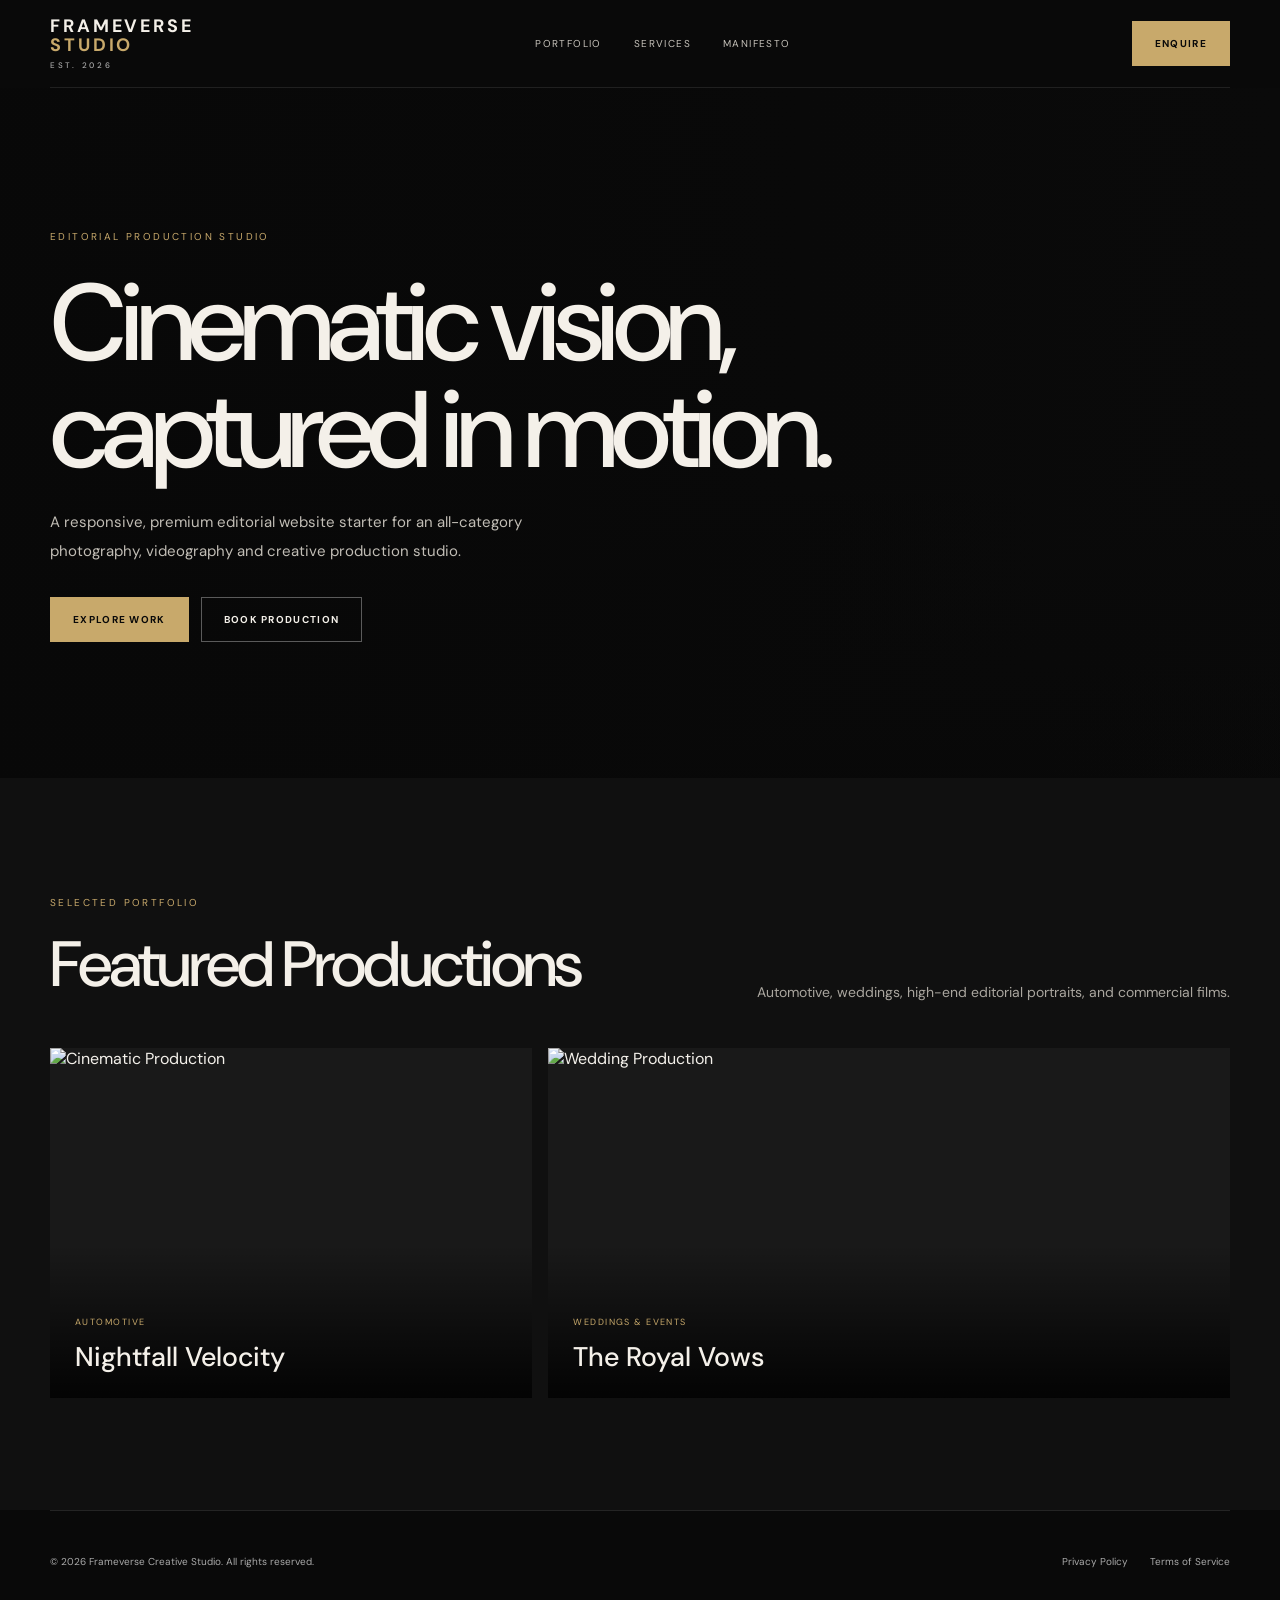
==== index.html @ cff7d84d "Add files via upload" ====
<!DOCTYPE html>
<html lang="en">
<head>
  <meta charset="UTF-8">
  <meta name="viewport" content="width=device-width, initial-scale=1.0">
  <title>FRAMEVERSE — Creative Photography & Film Studio</title>
  <link rel="stylesheet" href="globals.css">
</head>
<body>
  <header class="nav container">
    <div class="brand">
      FRAMEVERSE <span>STUDIO</span>
      <small>EST. 2026</small>
    </div>
    <nav class="navlinks">
      <a href="#work">PORTFOLIO</a>
      <a href="#services">SERVICES</a>
      <a href="#manifesto">MANIFESTO</a>
    </nav>
    <a href="#contact" class="btn nav-cta">ENQUIRE</a>
  </header>

  <section class="hero">
    <div class="hero-shade"></div>
    <div class="container hero-content">
      <span class="eyebrow">Editorial Production Studio</span>
      <h1>Cinematic vision, captured in motion.</h1>
      <p>A responsive, premium editorial website starter for an all-category photography, videography and creative production studio.</p>
      <div class="hero-actions">
        <a href="#work" class="btn">Explore Work</a>
        <a href="#contact" class="btn btn-outline">Book Production</a>
      </div>
    </div>
  </section>

  <section id="work" class="section work-section">
    <div class="container">
      <div class="section-head">
        <div>
          <span class="eyebrow">Selected Portfolio</span>
          <h2>Featured Productions</h2>
        </div>
        <p class="muted">Automotive, weddings, high-end editorial portraits, and commercial films.</p>
      </div>
      <div class="portfolio-grid">
        <div class="work-card work-1">
          <img src="https://images.unsplash.com/photo-1516035069371-29a1b244cc32?auto=format&fit=crop&w=1000&q=80" alt="Cinematic Production">
          <div class="work-overlay">
            <small>AUTOMOTIVE</small>
            <h3>Nightfall Velocity</h3>
          </div>
        </div>
        <div class="work-card work-2">
          <img src="https://images.unsplash.com/photo-1519741497674-611481863552?auto=format&fit=crop&w=1000&q=80" alt="Wedding Production">
          <div class="work-overlay">
            <small>WEDDINGS & EVENTS</small>
            <h3>The Royal Vows</h3>
          </div>
        </div>
      </div>
    </div>
  </section>

  <footer class="container">
    <div class="footer-inner">
      <p>© 2026 Frameverse Creative Studio. All rights reserved.</p>
      <div>
        <a href="#">Privacy Policy</a>
        <a href="#">Terms of Service</a>
      </div>
    </div>
  </footer>
</body>
</html>
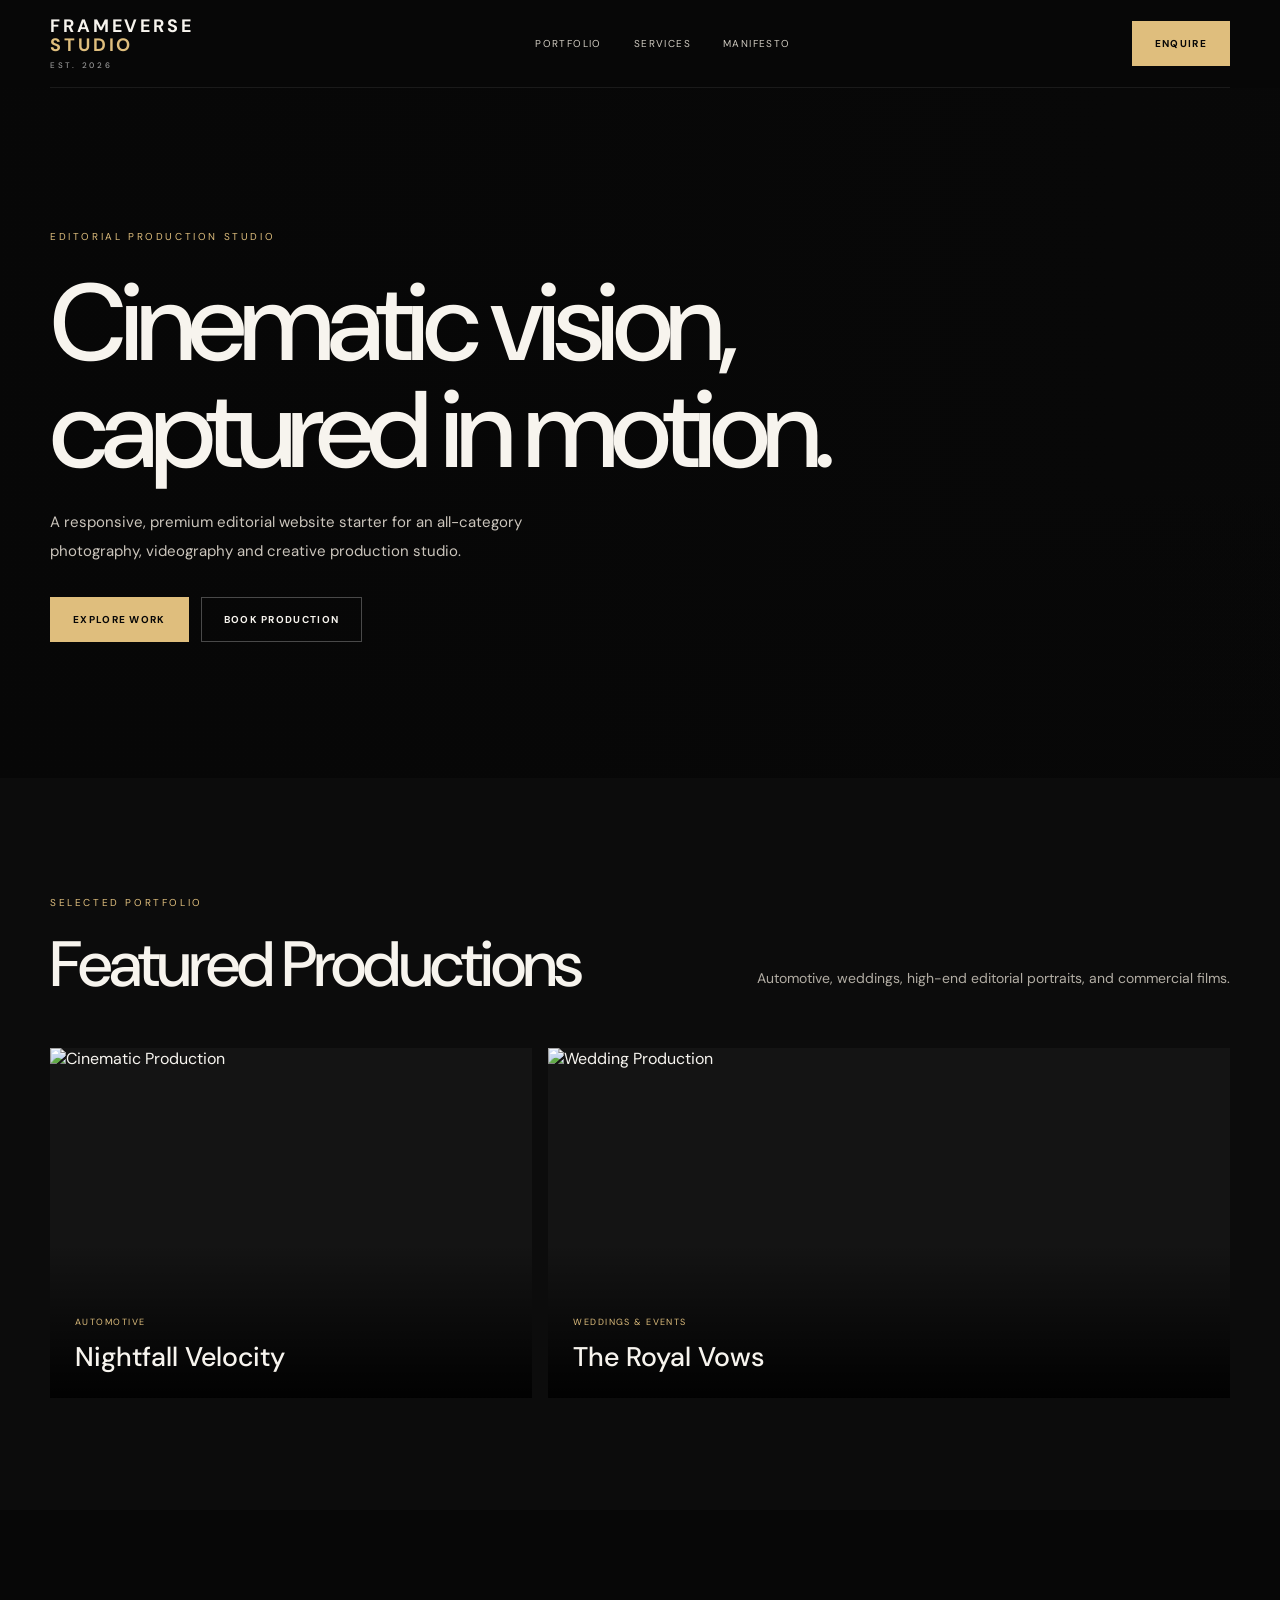
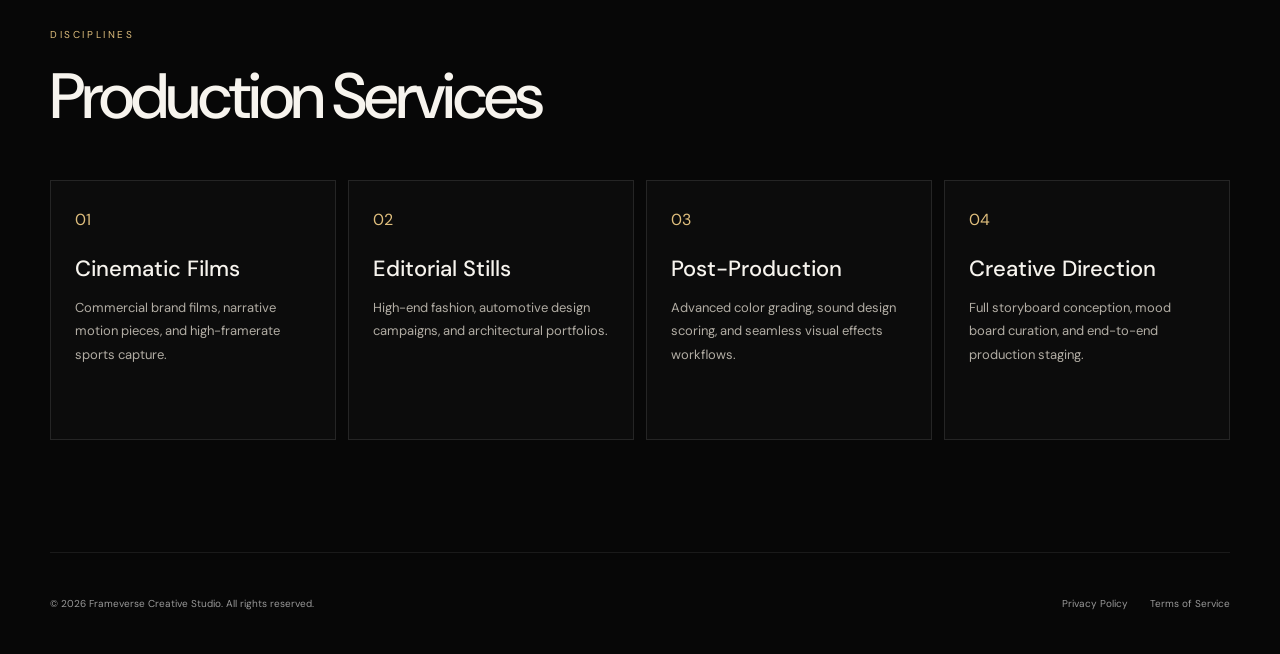
==== commit 8406ec6e: "Add files via upload" ====
--- a/index.html
+++ b/index.html
@@ -61,6 +61,39 @@
     </div>
   </section>
 
+  <section id="services" class="section">
+    <div class="container">
+      <div class="section-head">
+        <div>
+          <span class="eyebrow">Disciplines</span>
+          <h2>Production Services</h2>
+        </div>
+      </div>
+      <div class="service-grid">
+        <div class="service">
+          <span class="gold">01</span>
+          <h3>Cinematic Films</h3>
+          <p>Commercial brand films, narrative motion pieces, and high-framerate sports capture.</p>
+        </div>
+        <div class="service">
+          <span class="gold">02</span>
+          <h3>Editorial Stills</h3>
+          <p>High-end fashion, automotive design campaigns, and architectural portfolios.</p>
+        </div>
+        <div class="service">
+          <span class="gold">03</span>
+          <h3>Post-Production</h3>
+          <p>Advanced color grading, sound design scoring, and seamless visual effects workflows.</p>
+        </div>
+        <div class="service">
+          <span class="gold">04</span>
+          <h3>Creative Direction</h3>
+          <p>Full storyboard conception, mood board curation, and end-to-end production staging.</p>
+        </div>
+      </div>
+    </div>
+  </section>
+
   <footer class="container">
     <div class="footer-inner">
       <p>© 2026 Frameverse Creative Studio. All rights reserved.</p>
--- a/globals.css
+++ b/globals.css
@@ -0,0 +1,51 @@
+@import url('https://fonts.googleapis.com/css2?family=DM+Sans:wght@400;500;600;700&family=Playfair+Display:wght@500;600&display=swap');
+:root{color-scheme:dark;--bg:#070707;--panel:#0e0e0e;--gold:#dfbe7d;--cream:#f7f4ee;--muted:#b2ada4}
+*{box-sizing:border-box}
+html{scroll-behavior:smooth;scroll-padding-top:90px}
+body{margin:0;background:var(--bg);color:var(--cream);font-family:'DM Sans',sans-serif}
+a{color:inherit;text-decoration:none}
+button,input,select,textarea{font:inherit}
+.serif{font-family:'Playfair Display',serif}
+.container{width:min(1180px,calc(100% - 56px));margin:auto}
+.eyebrow{font-size:10px;letter-spacing:.26em;text-transform:uppercase;color:var(--gold)}
+.gold{color:var(--gold)}
+.brand{display:inline-flex;flex-direction:column;font-size:18px;font-weight:700;letter-spacing:.16em;line-height:1.05}
+.brand span{color:var(--gold)}
+.brand small{font-size:8px;letter-spacing:.34em;color:#999;margin-top:6px;font-weight:500}
+.nav{height:88px;display:flex;align-items:center;justify-content:space-between;border-bottom:1px solid #ffffff14;position:relative;z-index:5}
+.navlinks{display:flex;gap:32px;font-size:10px;letter-spacing:.14em;color:#d0cbc1}
+.navlinks a,.footer-inner a{transition:color .25s}
+.navlinks a:hover,.footer-inner a:hover{color:var(--gold)}
+.btn{display:inline-flex;align-items:center;justify-content:center;padding:15px 22px;background:var(--gold);color:#070707;font-size:10px;font-weight:700;letter-spacing:.13em;text-transform:uppercase;border:1px solid var(--gold);cursor:pointer;transition:background .25s,color .25s,transform .25s}
+.btn:hover{background:transparent;color:var(--gold);transform:translateY(-2px)}
+.btn-outline{background:transparent;color:var(--cream);border-color:#ffffff44}
+.hero{min-height:690px;position:relative;display:flex;align-items:center;overflow:hidden;background:#090909 url('https://images.unsplash.com/photo-1516035069371-29a1b244cc32?auto=format&fit=crop&w=2200&q=85') center 46%/cover}
+.hero-shade{position:absolute;inset:0;background:linear-gradient(90deg,#070707f6 0%,#070707e0 42%,#07070766 100%),linear-gradient(0deg,#07070799,transparent 45%)}
+.hero-content{position:relative;padding:90px 0}
+.hero h1{font-size:clamp(54px,8.5vw,112px);line-height:.98;letter-spacing:-.06em;font-weight:500;max-width:900px;margin:25px 0}
+.hero p{max-width:510px;color:#cbc5bc;line-height:1.9;font-size:15px}
+.hero-actions{display:flex;gap:12px;flex-wrap:wrap;margin-top:32px}
+.section{padding:112px 0}
+.muted{color:var(--muted);line-height:1.9;font-size:14px}
+.work-section{background:#0c0c0c}
+.section-head{display:flex;justify-content:space-between;align-items:end;gap:24px;margin-bottom:42px}
+.section-head h2{font-size:clamp(38px,5vw,64px);font-weight:500;letter-spacing:-.045em;margin:12px 0 0}
+.portfolio-grid{display:grid;grid-template-columns:repeat(12,1fr);gap:16px}
+.work-card{position:relative;grid-column:span 4;min-height:350px;overflow:hidden;background:#141414}
+.work-1{grid-column:span 5}
+.work-2{grid-column:span 7}
+.work-card img{width:100%;height:100%;min-height:350px;object-fit:cover;display:block;filter:saturate(.85);transition:transform .8s,filter .8s}
+.work-card:hover img{transform:scale(1.055);filter:saturate(1)}
+.work-overlay{position:absolute;inset:auto 0 0;padding:65px 25px 24px;background:linear-gradient(transparent,#000e)}
+.work-overlay small{color:var(--gold);letter-spacing:.16em;font-size:9px}
+.work-overlay h3{font-size:27px;font-weight:500;margin:9px 0 0}
+.service-grid{display:grid;grid-template-columns:repeat(4,1fr);gap:12px}
+.service{padding:28px 24px 30px;border:1px solid #ffffff1a;background:#0c0c0c;min-height:260px;transition:border-color .3s,transform .3s}
+.service:hover{border-color:#dfbe7d88;transform:translateY(-4px)}
+.service h3{font-size:22px;font-weight:500;margin:24px 0 12px}
+.service p{color:var(--muted);line-height:1.8;font-size:13px}
+footer{padding:34px 0;border-top:1px solid #ffffff14;color:#999;font-size:10px}
+.footer-inner{display:flex;justify-content:space-between;align-items:center;gap:24px;flex-wrap:wrap}
+.footer-inner>div{display:flex;gap:22px}
+@media(max-width:900px){.service-grid{grid-template-columns:repeat(2,1fr)}.work-card,.work-1,.work-2{grid-column:span 6}}
+@media(max-width:700px){.container{width:min(100% - 34px,600px)}.nav{height:76px}.navlinks{display:none}.hero h1{font-size:clamp(52px,13vw,78px)}.portfolio-grid{grid-template-columns:1fr;gap:13px}.work-card,.work-1,.work-2{grid-column:auto}.service-grid{grid-template-columns:1fr}}
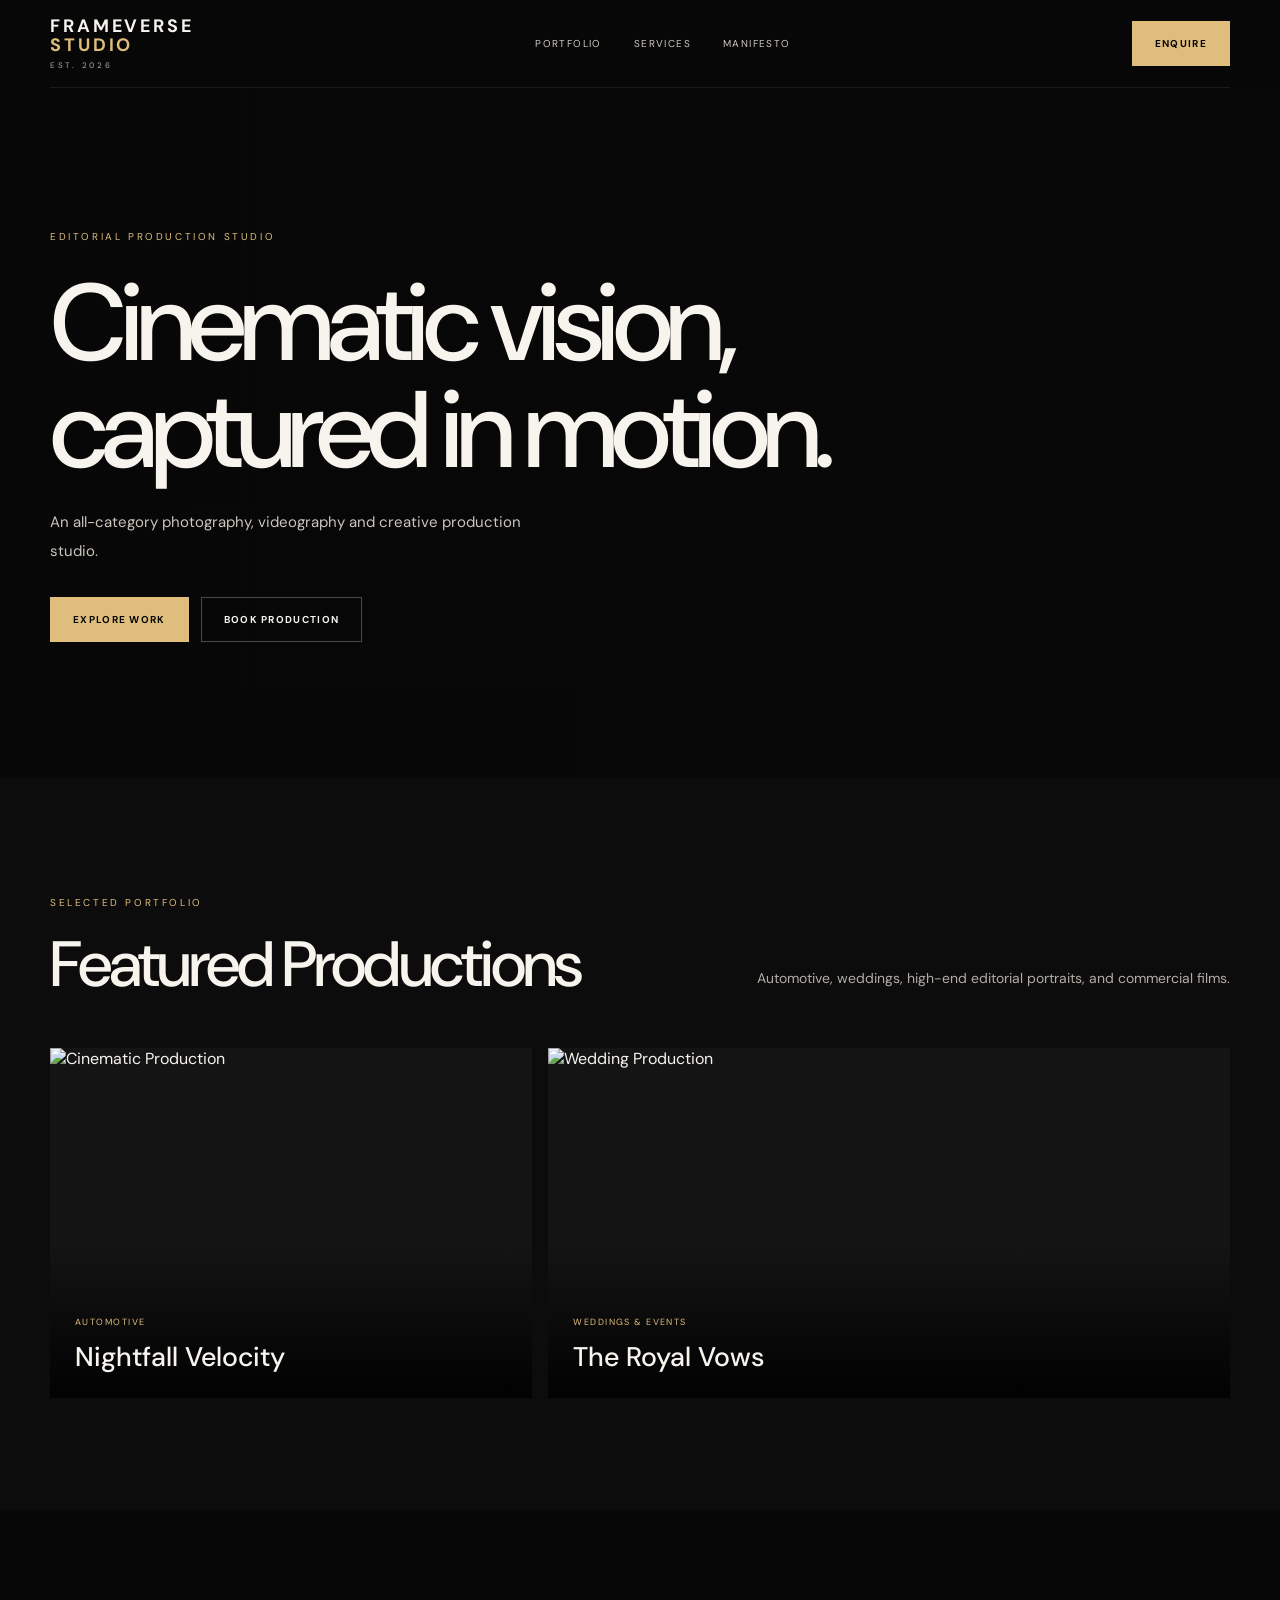
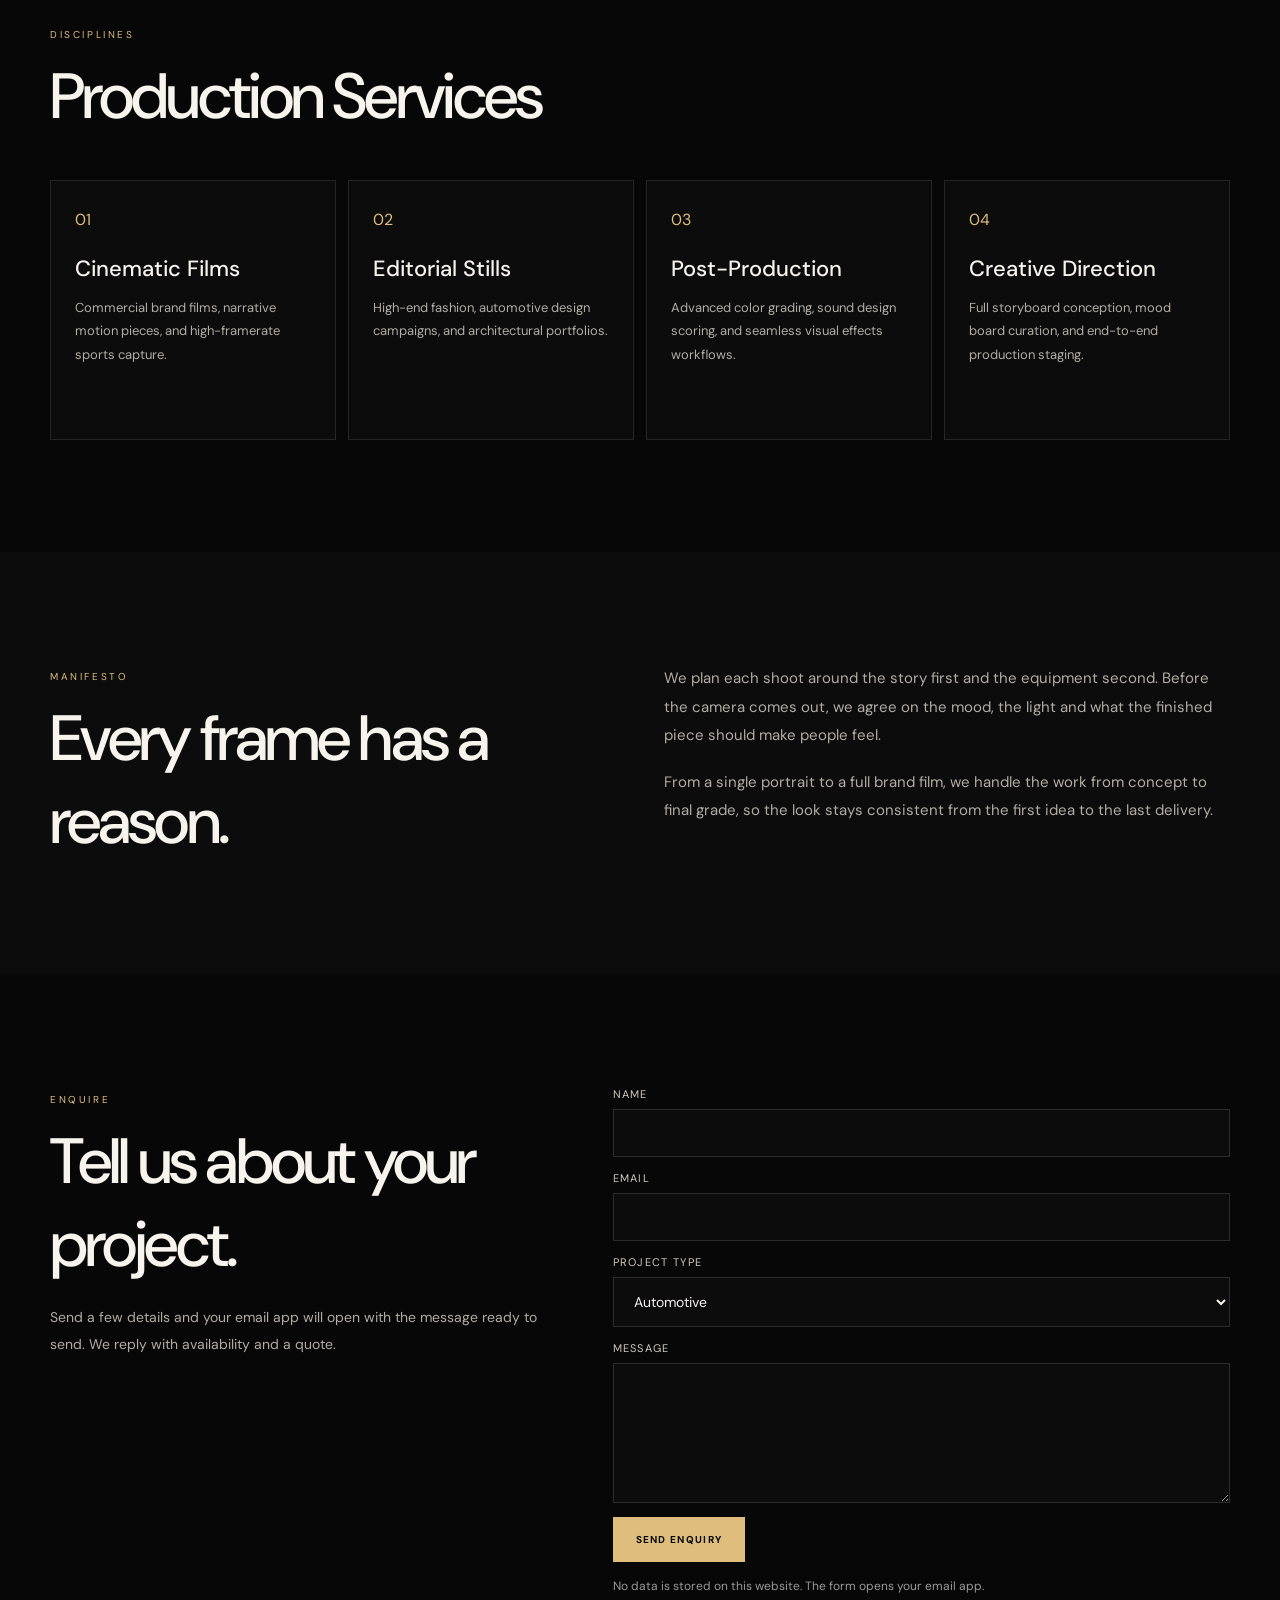
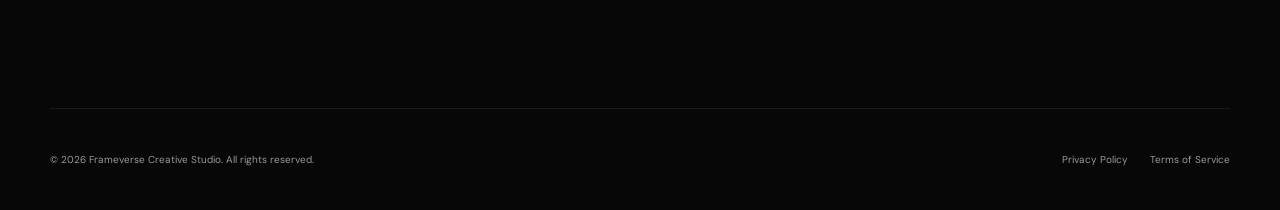
==== commit 309f3bad: "Add files via upload" ====
--- a/index.html
+++ b/index.html
@@ -4,6 +4,7 @@
   <meta charset="UTF-8">
   <meta name="viewport" content="width=device-width, initial-scale=1.0">
   <title>FRAMEVERSE — Creative Photography & Film Studio</title>
+  <meta name="description" content="Frameverse is a creative photography and film studio for automotive, wedding, editorial and commercial productions.">
   <link rel="stylesheet" href="globals.css">
 </head>
 <body>
@@ -25,7 +26,7 @@
     <div class="container hero-content">
       <span class="eyebrow">Editorial Production Studio</span>
       <h1>Cinematic vision, captured in motion.</h1>
-      <p>A responsive, premium editorial website starter for an all-category photography, videography and creative production studio.</p>
+      <p>An all-category photography, videography and creative production studio.</p>
       <div class="hero-actions">
         <a href="#work" class="btn">Explore Work</a>
         <a href="#contact" class="btn btn-outline">Book Production</a>
@@ -44,14 +45,14 @@
       </div>
       <div class="portfolio-grid">
         <div class="work-card work-1">
-          <img src="https://images.unsplash.com/photo-1516035069371-29a1b244cc32?auto=format&fit=crop&w=1000&q=80" alt="Cinematic Production">
+          <img src="https://images.unsplash.com/photo-1516035069371-29a1b244cc32?auto=format&fit=crop&w=1000&q=80" alt="Cinematic Production" loading="lazy">
           <div class="work-overlay">
             <small>AUTOMOTIVE</small>
             <h3>Nightfall Velocity</h3>
           </div>
         </div>
         <div class="work-card work-2">
-          <img src="https://images.unsplash.com/photo-1519741497674-611481863552?auto=format&fit=crop&w=1000&q=80" alt="Wedding Production">
+          <img src="https://images.unsplash.com/photo-1519741497674-611481863552?auto=format&fit=crop&w=1000&q=80" alt="Wedding Production" loading="lazy">
           <div class="work-overlay">
             <small>WEDDINGS & EVENTS</small>
             <h3>The Royal Vows</h3>
@@ -94,6 +95,51 @@
     </div>
   </section>
 
+  <section id="manifesto" class="section manifesto-section">
+    <div class="container manifesto-grid">
+      <div>
+        <span class="eyebrow">Manifesto</span>
+        <h2>Every frame has a reason.</h2>
+      </div>
+      <div>
+        <p>We plan each shoot around the story first and the equipment second. Before the camera comes out, we agree on the mood, the light and what the finished piece should make people feel.</p>
+        <p>From a single portrait to a full brand film, we handle the work from concept to final grade, so the look stays consistent from the first idea to the last delivery.</p>
+      </div>
+    </div>
+  </section>
+
+  <section id="contact" class="section">
+    <div class="container contact-grid">
+      <div>
+        <span class="eyebrow">Enquire</span>
+        <h2>Tell us about your project.</h2>
+        <p class="muted">Send a few details and your email app will open with the message ready to send. We reply with availability and a quote.</p>
+      </div>
+      <form class="contact-form" id="enquiry-form">
+        <label>Name
+          <input type="text" name="name" required autocomplete="name">
+        </label>
+        <label>Email
+          <input type="email" name="email" required autocomplete="email">
+        </label>
+        <label>Project type
+          <select name="type">
+            <option>Automotive</option>
+            <option>Wedding / Event</option>
+            <option>Portrait / Fashion</option>
+            <option>Commercial / Product</option>
+            <option>Other</option>
+          </select>
+        </label>
+        <label>Message
+          <textarea name="message" required></textarea>
+        </label>
+        <button type="submit" class="btn">Send enquiry</button>
+        <p class="form-note">No data is stored on this website. The form opens your email app.</p>
+      </form>
+    </div>
+  </section>
+
   <footer class="container">
     <div class="footer-inner">
       <p>© 2026 Frameverse Creative Studio. All rights reserved.</p>
@@ -103,5 +149,23 @@
       </div>
     </div>
   </footer>
+
+  <script>
+    // Replace with your real email address
+    var STUDIO_EMAIL = "hello@example.com";
+
+    document.getElementById("enquiry-form").addEventListener("submit", function (e) {
+      e.preventDefault();
+      var f = e.target;
+      var subject = "Enquiry: " + f.type.value + " - " + f.name.value;
+      var body = "Name: " + f.name.value +
+                 "\nEmail: " + f.email.value +
+                 "\nProject type: " + f.type.value +
+                 "\n\n" + f.message.value;
+      window.location.href = "mailto:" + STUDIO_EMAIL +
+        "?subject=" + encodeURIComponent(subject) +
+        "&body=" + encodeURIComponent(body);
+    });
+  </script>
 </body>
-</html>+</html>
--- a/globals.css
+++ b/globals.css
@@ -48,4 +48,21 @@
 .footer-inner{display:flex;justify-content:space-between;align-items:center;gap:24px;flex-wrap:wrap}
 .footer-inner>div{display:flex;gap:22px}
 @media(max-width:900px){.service-grid{grid-template-columns:repeat(2,1fr)}.work-card,.work-1,.work-2{grid-column:span 6}}
-@media(max-width:700px){.container{width:min(100% - 34px,600px)}.nav{height:76px}.navlinks{display:none}.hero h1{font-size:clamp(52px,13vw,78px)}.portfolio-grid{grid-template-columns:1fr;gap:13px}.work-card,.work-1,.work-2{grid-column:auto}.service-grid{grid-template-columns:1fr}}+@media(max-width:700px){.container{width:min(100% - 34px,600px)}.nav{height:76px}.navlinks{display:none}.hero h1{font-size:clamp(52px,13vw,78px)}.portfolio-grid{grid-template-columns:1fr;gap:13px}.work-card,.work-1,.work-2{grid-column:auto}.service-grid{grid-template-columns:1fr}}
+/* ---- Added: manifesto, contact form, mobile nav button ---- */
+.manifesto-section{background:#0c0c0c}
+.manifesto-grid{display:grid;grid-template-columns:1fr 1fr;gap:48px;align-items:start}
+.manifesto-grid h2{font-size:clamp(38px,5vw,64px);font-weight:500;letter-spacing:-.045em;margin:12px 0 0}
+.manifesto-grid p{color:var(--muted);line-height:1.9;font-size:15px;margin:0 0 18px}
+.contact-grid{display:grid;grid-template-columns:1fr 1.2fr;gap:48px;align-items:start}
+.contact-grid h2{font-size:clamp(38px,5vw,64px);font-weight:500;letter-spacing:-.045em;margin:12px 0 18px}
+.contact-form{display:grid;gap:14px}
+.contact-form label{display:grid;gap:8px;font-size:11px;letter-spacing:.12em;text-transform:uppercase;color:#d0cbc1}
+.contact-form input,.contact-form select,.contact-form textarea{width:100%;padding:14px 16px;background:#0c0c0c;color:var(--cream);border:1px solid #ffffff22;border-radius:0;font-size:14px;letter-spacing:normal;text-transform:none}
+.contact-form input:focus,.contact-form select:focus,.contact-form textarea:focus{outline:2px solid var(--gold);outline-offset:1px}
+.contact-form textarea{min-height:140px;resize:vertical}
+.contact-form .btn{justify-self:start}
+.form-note{font-size:12px;color:#999;line-height:1.7;margin:0}
+.hp{position:absolute;left:-9999px}
+@media(max-width:900px){.manifesto-grid,.contact-grid{grid-template-columns:1fr;gap:28px}}
+@media(max-width:700px){.nav-cta{padding:12px 16px}.section{padding:80px 0}}
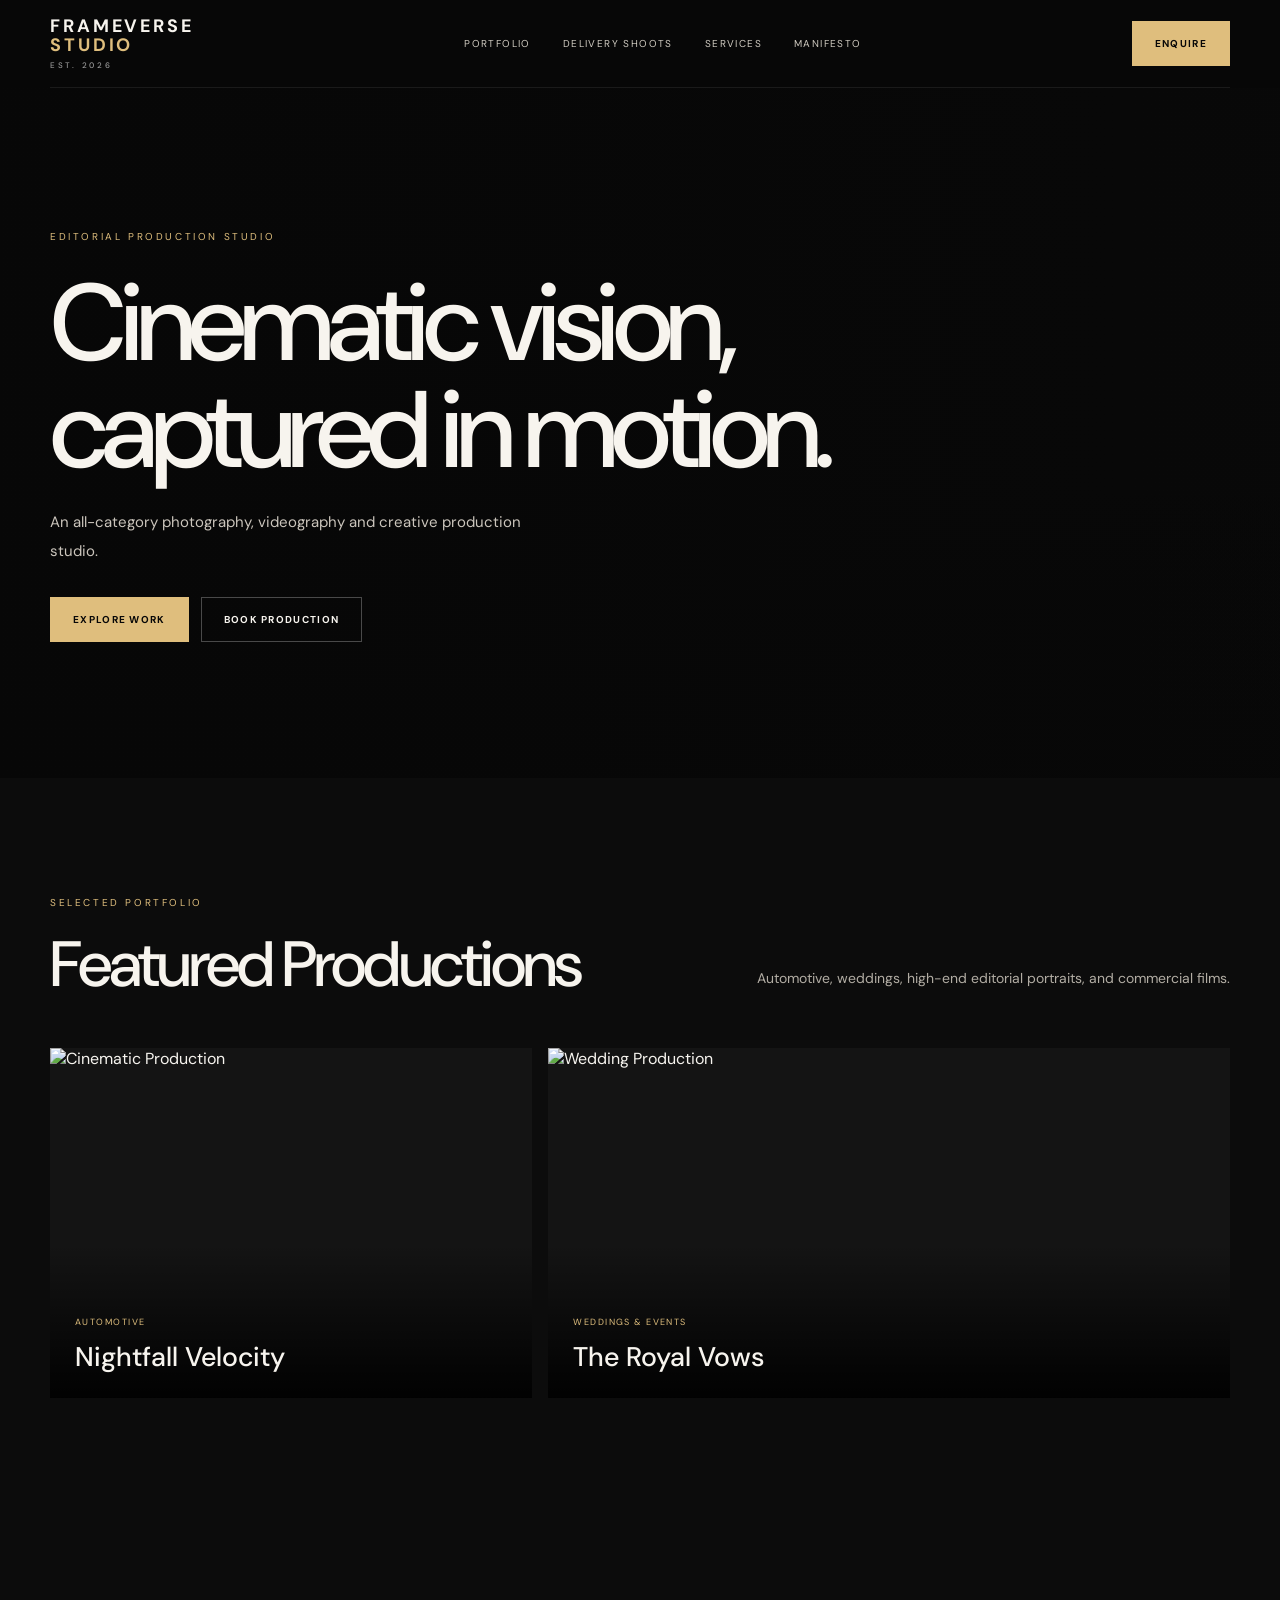
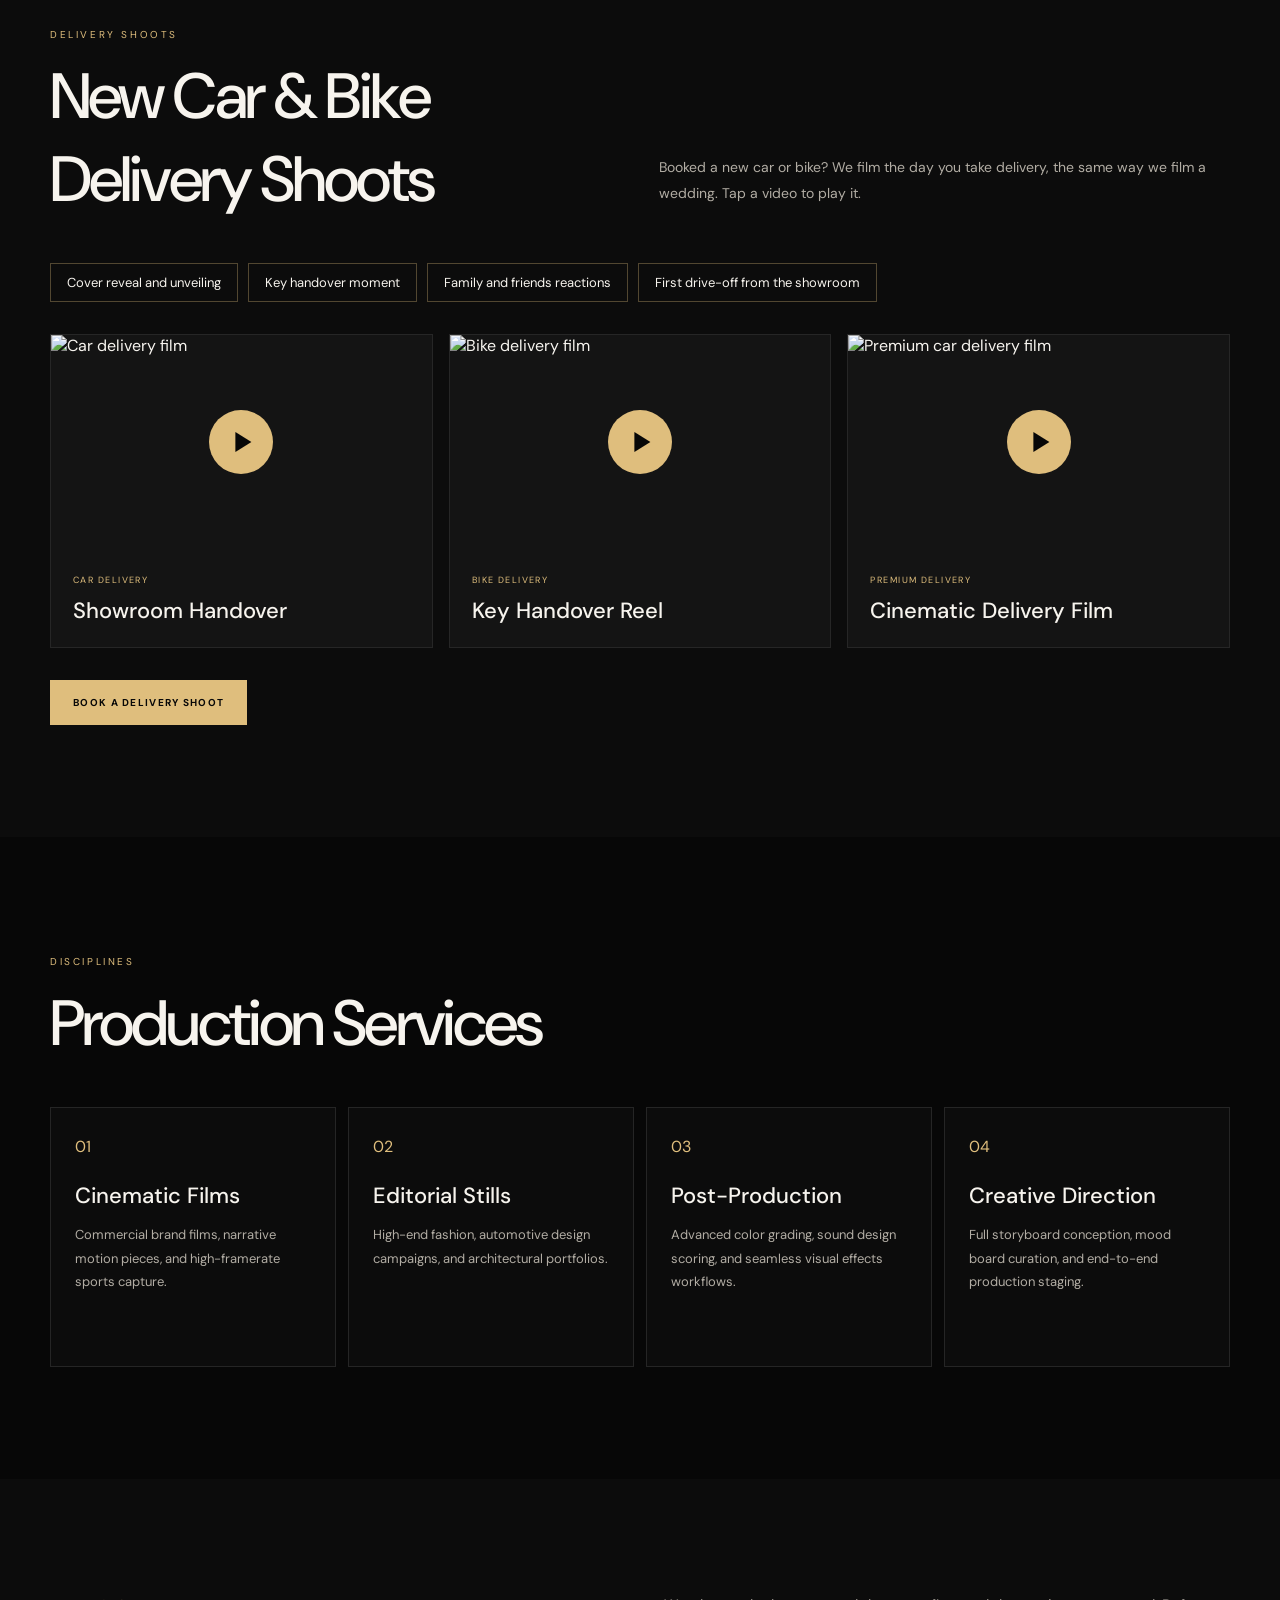
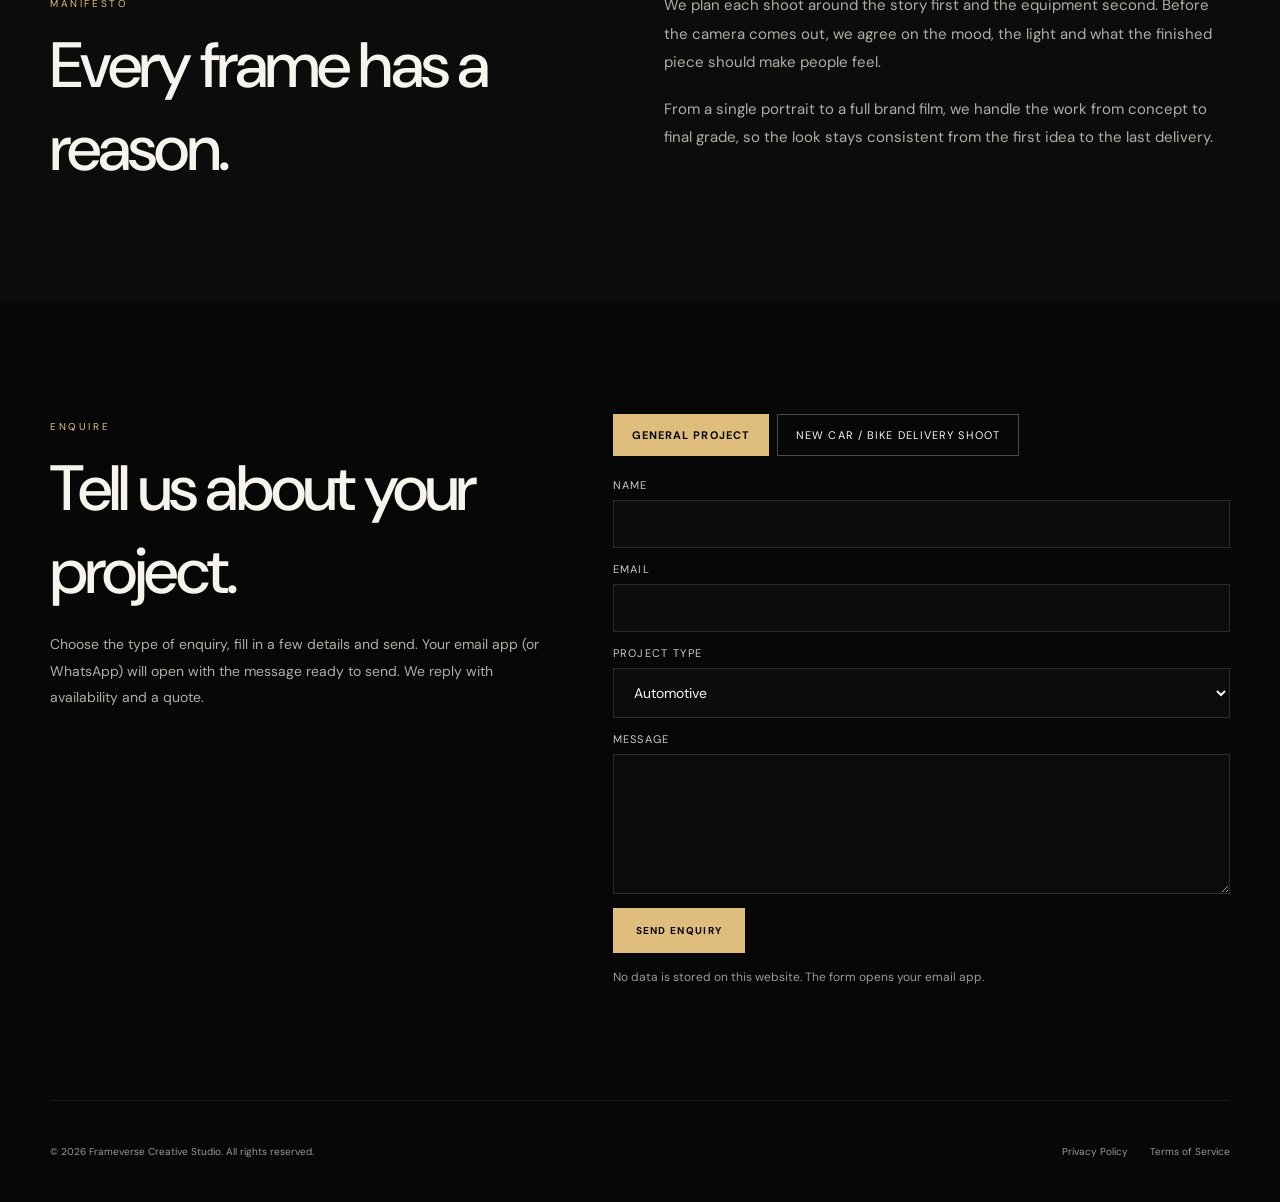
==== commit cbdd04df: "Add files via upload" ====
--- a/index.html
+++ b/index.html
@@ -15,6 +15,7 @@
     </div>
     <nav class="navlinks">
       <a href="#work">PORTFOLIO</a>
+      <a href="#delivery">DELIVERY SHOOTS</a>
       <a href="#services">SERVICES</a>
       <a href="#manifesto">MANIFESTO</a>
     </nav>
@@ -62,6 +63,63 @@
     </div>
   </section>
 
+  <section id="delivery" class="section delivery-section">
+    <div class="container">
+      <div class="section-head">
+        <div>
+          <span class="eyebrow">Delivery Shoots</span>
+          <h2>New Car &amp; Bike Delivery Shoots</h2>
+        </div>
+        <p class="muted">Booked a new car or bike? We film the day you take delivery, the same way we film a wedding. Tap a video to play it.</p>
+      </div>
+      <ul class="shoot-list">
+        <li>Cover reveal and unveiling</li>
+        <li>Key handover moment</li>
+        <li>Family and friends reactions</li>
+        <li>First drive-off from the showroom</li>
+      </ul>
+      <div class="video-grid">
+        <!-- To add your video: put a YouTube video ID in data-youtube, OR a file path like videos/car-delivery.mp4 in data-file -->
+        <article class="video-card" data-youtube="" data-file="">
+          <div class="video-frame">
+            <img src="https://images.unsplash.com/photo-1503376780353-7e6692767b70?auto=format&fit=crop&w=1000&q=80" alt="Car delivery film" loading="lazy">
+            <button type="button" class="play-btn" aria-label="Play car delivery film"></button>
+            <span class="video-soon" hidden>Video coming soon</span>
+          </div>
+          <div class="video-meta">
+            <small>CAR DELIVERY</small>
+            <h3>Showroom Handover</h3>
+          </div>
+        </article>
+        <article class="video-card" data-youtube="" data-file="">
+          <div class="video-frame">
+            <img src="https://images.unsplash.com/photo-1558981806-ec527fa84c39?auto=format&fit=crop&w=1000&q=80" alt="Bike delivery film" loading="lazy">
+            <button type="button" class="play-btn" aria-label="Play bike delivery film"></button>
+            <span class="video-soon" hidden>Video coming soon</span>
+          </div>
+          <div class="video-meta">
+            <small>BIKE DELIVERY</small>
+            <h3>Key Handover Reel</h3>
+          </div>
+        </article>
+        <article class="video-card" data-youtube="" data-file="">
+          <div class="video-frame">
+            <img src="https://images.unsplash.com/photo-1494976388531-d1058494cdd8?auto=format&fit=crop&w=1000&q=80" alt="Premium car delivery film" loading="lazy">
+            <button type="button" class="play-btn" aria-label="Play premium delivery film"></button>
+            <span class="video-soon" hidden>Video coming soon</span>
+          </div>
+          <div class="video-meta">
+            <small>PREMIUM DELIVERY</small>
+            <h3>Cinematic Delivery Film</h3>
+          </div>
+        </article>
+      </div>
+      <div class="delivery-cta">
+        <a href="#contact" class="btn" data-tab="delivery">Book a Delivery Shoot</a>
+      </div>
+    </div>
+  </section>
+
   <section id="services" class="section">
     <div class="container">
       <div class="section-head">
@@ -113,30 +171,87 @@
       <div>
         <span class="eyebrow">Enquire</span>
         <h2>Tell us about your project.</h2>
-        <p class="muted">Send a few details and your email app will open with the message ready to send. We reply with availability and a quote.</p>
-      </div>
-      <form class="contact-form" id="enquiry-form">
-        <label>Name
-          <input type="text" name="name" required autocomplete="name">
-        </label>
-        <label>Email
-          <input type="email" name="email" required autocomplete="email">
-        </label>
-        <label>Project type
-          <select name="type">
-            <option>Automotive</option>
-            <option>Wedding / Event</option>
-            <option>Portrait / Fashion</option>
-            <option>Commercial / Product</option>
-            <option>Other</option>
-          </select>
-        </label>
-        <label>Message
-          <textarea name="message" required></textarea>
-        </label>
-        <button type="submit" class="btn">Send enquiry</button>
-        <p class="form-note">No data is stored on this website. The form opens your email app.</p>
-      </form>
+        <p class="muted">Choose the type of enquiry, fill in a few details and send. Your email app (or WhatsApp) will open with the message ready to send. We reply with availability and a quote.</p>
+      </div>
+      <div>
+        <div class="tabs" role="tablist" aria-label="Enquiry type">
+          <button type="button" class="tab-btn" role="tab" id="tab-general" aria-controls="enquiry-form" aria-selected="true" data-tab="general">General project</button>
+          <button type="button" class="tab-btn" role="tab" id="tab-delivery" aria-controls="delivery-form" aria-selected="false" data-tab="delivery">New car / bike delivery shoot</button>
+        </div>
+
+        <form class="contact-form" id="enquiry-form" role="tabpanel" aria-labelledby="tab-general">
+          <label>Name
+            <input type="text" name="name" required autocomplete="name">
+          </label>
+          <label>Email
+            <input type="email" name="email" required autocomplete="email">
+          </label>
+          <label>Project type
+            <select name="type">
+              <option>Automotive</option>
+              <option>Wedding / Event</option>
+              <option>Portrait / Fashion</option>
+              <option>Commercial / Product</option>
+              <option>Other</option>
+            </select>
+          </label>
+          <label>Message
+            <textarea name="message" required></textarea>
+          </label>
+          <button type="submit" class="btn">Send enquiry</button>
+          <p class="form-note">No data is stored on this website. The form opens your email app.</p>
+        </form>
+
+        <form class="contact-form" id="delivery-form" role="tabpanel" aria-labelledby="tab-delivery" hidden>
+          <label>Name
+            <input type="text" name="name" required autocomplete="name">
+          </label>
+          <label>Phone / WhatsApp number
+            <input type="tel" name="phone" required autocomplete="tel">
+          </label>
+          <label>Email (optional)
+            <input type="email" name="email" autocomplete="email">
+          </label>
+          <label>Vehicle
+            <select name="vehicle">
+              <option>Car</option>
+              <option>Bike</option>
+            </select>
+          </label>
+          <label>Brand and model
+            <input type="text" name="model" required placeholder="e.g. Hyundai Creta, Royal Enfield Classic 350">
+          </label>
+          <label>Delivery date (the day you take the vehicle)
+            <input type="date" name="date">
+          </label>
+          <label>Showroom name and city
+            <input type="text" name="place" required placeholder="e.g. Hyundai showroom, Mangaluru">
+          </label>
+          <label>Who will be there?
+            <select name="people">
+              <option>Just the owner</option>
+              <option>Family</option>
+              <option>Family and friends</option>
+            </select>
+          </label>
+          <label>Package
+            <select name="package">
+              <option>Short reel (30-60 sec)</option>
+              <option>Cinematic delivery film</option>
+              <option>Film + photos</option>
+              <option>Not sure yet</option>
+            </select>
+          </label>
+          <label>Anything else? (optional)
+            <textarea name="message"></textarea>
+          </label>
+          <div class="form-actions">
+            <button type="submit" class="btn">Send by email</button>
+            <button type="button" class="btn btn-outline wa-btn" hidden>Send on WhatsApp</button>
+          </div>
+          <p class="form-note">No data is stored on this website. The form opens your email app or WhatsApp.</p>
+        </form>
+      </div>
     </div>
   </section>
 
@@ -151,21 +266,93 @@
   </footer>
 
   <script>
-    // Replace with your real email address
+    // ---- Settings: replace these with your real details ----
     var STUDIO_EMAIL = "hello@example.com";
-
-    document.getElementById("enquiry-form").addEventListener("submit", function (e) {
+    var WHATSAPP_NUMBER = ""; // digits only with country code, e.g. "919876543210". Leave empty to hide the WhatsApp button.
+
+    // ---- Delivery videos: tap to play (YouTube or a video file in the repository) ----
+    document.querySelectorAll(".video-card").forEach(function (card) {
+      var btn = card.querySelector(".play-btn");
+      btn.addEventListener("click", function () {
+        var frame = card.querySelector(".video-frame");
+        var yt = (card.dataset.youtube || "").trim();
+        var file = (card.dataset.file || "").trim();
+        var title = card.querySelector("h3").textContent;
+        var el;
+        if (yt) {
+          el = document.createElement("iframe");
+          el.src = "https://www.youtube-nocookie.com/embed/" + encodeURIComponent(yt) + "?autoplay=1&rel=0";
+          el.title = title;
+          el.allow = "autoplay; encrypted-media; picture-in-picture; fullscreen";
+          el.allowFullscreen = true;
+        } else if (file) {
+          el = document.createElement("video");
+          el.src = file;
+          el.controls = true;
+          el.autoplay = true;
+          el.playsInline = true;
+        } else {
+          card.querySelector(".video-soon").hidden = false;
+          return;
+        }
+        frame.innerHTML = "";
+        frame.appendChild(el);
+      });
+    });
+
+    // ---- Enquiry tabs ----
+    var tabs = document.querySelectorAll(".tab-btn");
+    var forms = { general: document.getElementById("enquiry-form"), delivery: document.getElementById("delivery-form") };
+    function showTab(name) {
+      tabs.forEach(function (t) { t.setAttribute("aria-selected", t.dataset.tab === name ? "true" : "false"); });
+      forms.general.hidden = name !== "general";
+      forms.delivery.hidden = name !== "delivery";
+    }
+    tabs.forEach(function (t) { t.addEventListener("click", function () { showTab(t.dataset.tab); }); });
+    document.querySelectorAll("a[data-tab]").forEach(function (a) {
+      a.addEventListener("click", function () { showTab(a.dataset.tab); });
+    });
+
+    // ---- Send helpers ----
+    function sendEmail(subject, body) {
+      window.location.href = "mailto:" + STUDIO_EMAIL + "?subject=" + encodeURIComponent(subject) + "&body=" + encodeURIComponent(body);
+    }
+
+    forms.general.addEventListener("submit", function (e) {
       e.preventDefault();
       var f = e.target;
-      var subject = "Enquiry: " + f.type.value + " - " + f.name.value;
-      var body = "Name: " + f.name.value +
-                 "\nEmail: " + f.email.value +
-                 "\nProject type: " + f.type.value +
-                 "\n\n" + f.message.value;
-      window.location.href = "mailto:" + STUDIO_EMAIL +
-        "?subject=" + encodeURIComponent(subject) +
-        "&body=" + encodeURIComponent(body);
+      sendEmail("Enquiry: " + f.type.value + " - " + f.name.value,
+        "Name: " + f.name.value + "\nEmail: " + f.email.value + "\nProject type: " + f.type.value + "\n\n" + f.message.value);
     });
+
+    function deliveryText(f) {
+      return "New vehicle delivery shoot enquiry" +
+        "\nName: " + f.name.value +
+        "\nPhone: " + f.phone.value +
+        "\nEmail: " + f.email.value +
+        "\nVehicle: " + f.vehicle.value +
+        "\nBrand and model: " + f.model.value +
+        "\nDelivery date: " + f.date.value +
+        "\nShowroom: " + f.place.value +
+        "\nPeople attending: " + f.people.value +
+        "\nPackage: " + f.package.value +
+        "\n\n" + f.message.value;
+    }
+
+    forms.delivery.addEventListener("submit", function (e) {
+      e.preventDefault();
+      var f = e.target;
+      sendEmail("Delivery shoot: " + f.vehicle.value + " - " + f.name.value, deliveryText(f));
+    });
+
+    var waBtn = forms.delivery.querySelector(".wa-btn");
+    if (WHATSAPP_NUMBER) {
+      waBtn.hidden = false;
+      waBtn.addEventListener("click", function () {
+        if (!forms.delivery.reportValidity()) return;
+        window.open("https://wa.me/" + WHATSAPP_NUMBER + "?text=" + encodeURIComponent(deliveryText(forms.delivery)), "_blank", "noopener");
+      });
+    }
   </script>
 </body>
 </html>
--- a/globals.css
+++ b/globals.css
@@ -66,3 +66,28 @@
 .hp{position:absolute;left:-9999px}
 @media(max-width:900px){.manifesto-grid,.contact-grid{grid-template-columns:1fr;gap:28px}}
 @media(max-width:700px){.nav-cta{padding:12px 16px}.section{padding:80px 0}}
+
+/* ---- Added: delivery videos, enquiry tabs ---- */
+.delivery-section{background:#0c0c0c}
+.video-grid{display:grid;grid-template-columns:repeat(auto-fit,minmax(280px,1fr));gap:16px}
+.video-card{background:#141414;border:1px solid #ffffff14}
+.video-frame{position:relative;aspect-ratio:16/9;background:#141414;overflow:hidden}
+.video-frame img{width:100%;height:100%;object-fit:cover;display:block;filter:saturate(.85)}
+.video-frame iframe,.video-frame video{position:absolute;inset:0;width:100%;height:100%;border:0;background:#000}
+.play-btn{position:absolute;top:50%;left:50%;width:64px;height:64px;transform:translate(-50%,-50%);border-radius:50%;background:var(--gold);border:0;cursor:pointer;transition:transform .25s}
+.play-btn::before{content:"";position:absolute;top:50%;left:50%;transform:translate(-35%,-50%);border-style:solid;border-width:10px 0 10px 16px;border-color:transparent transparent transparent #070707}
+.play-btn:hover{transform:translate(-50%,-50%) scale(1.08)}
+.play-btn:focus-visible,.tab-btn:focus-visible{outline:2px solid var(--cream);outline-offset:3px}
+.video-soon{position:absolute;left:0;right:0;bottom:0;padding:10px 16px;background:#000c;color:var(--cream);font-size:12px;letter-spacing:.08em}
+.video-meta{padding:18px 22px 22px}
+.video-meta small{color:var(--gold);letter-spacing:.16em;font-size:9px}
+.video-meta h3{font-size:22px;font-weight:500;margin:8px 0 0}
+.delivery-cta{margin-top:32px}
+.tabs{display:flex;gap:8px;flex-wrap:wrap;margin-bottom:22px}
+.tab-btn{padding:13px 18px;background:transparent;color:var(--cream);border:1px solid #ffffff44;font-size:11px;letter-spacing:.1em;text-transform:uppercase;cursor:pointer;transition:background .25s,color .25s,border-color .25s}
+.tab-btn[aria-selected="true"]{background:var(--gold);color:#070707;border-color:var(--gold);font-weight:700}
+.contact-form[hidden],.wa-btn[hidden],.video-soon[hidden]{display:none}
+.form-actions{display:flex;gap:12px;flex-wrap:wrap}
+
+.shoot-list{list-style:none;margin:0 0 32px;padding:0;display:flex;flex-wrap:wrap;gap:10px}
+.shoot-list li{padding:10px 16px;border:1px solid #dfbe7d55;color:var(--cream);font-size:13px}
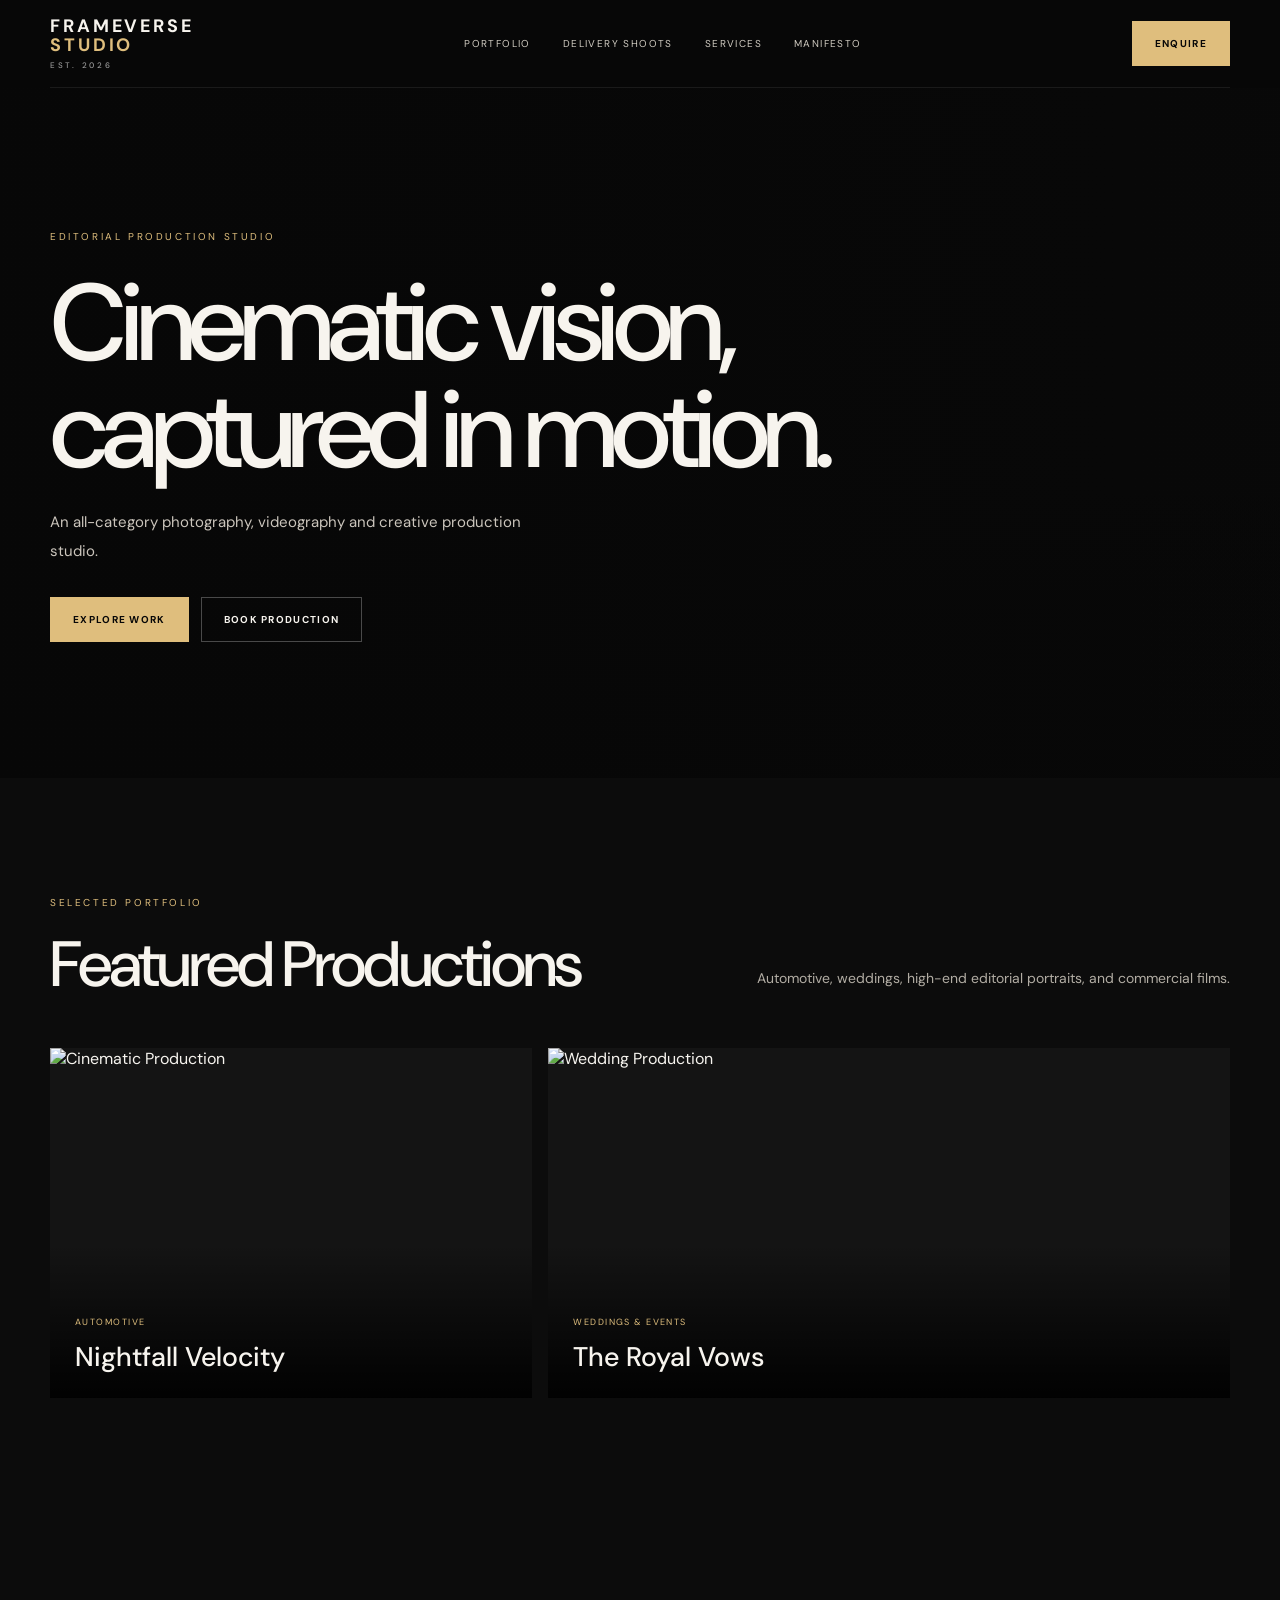
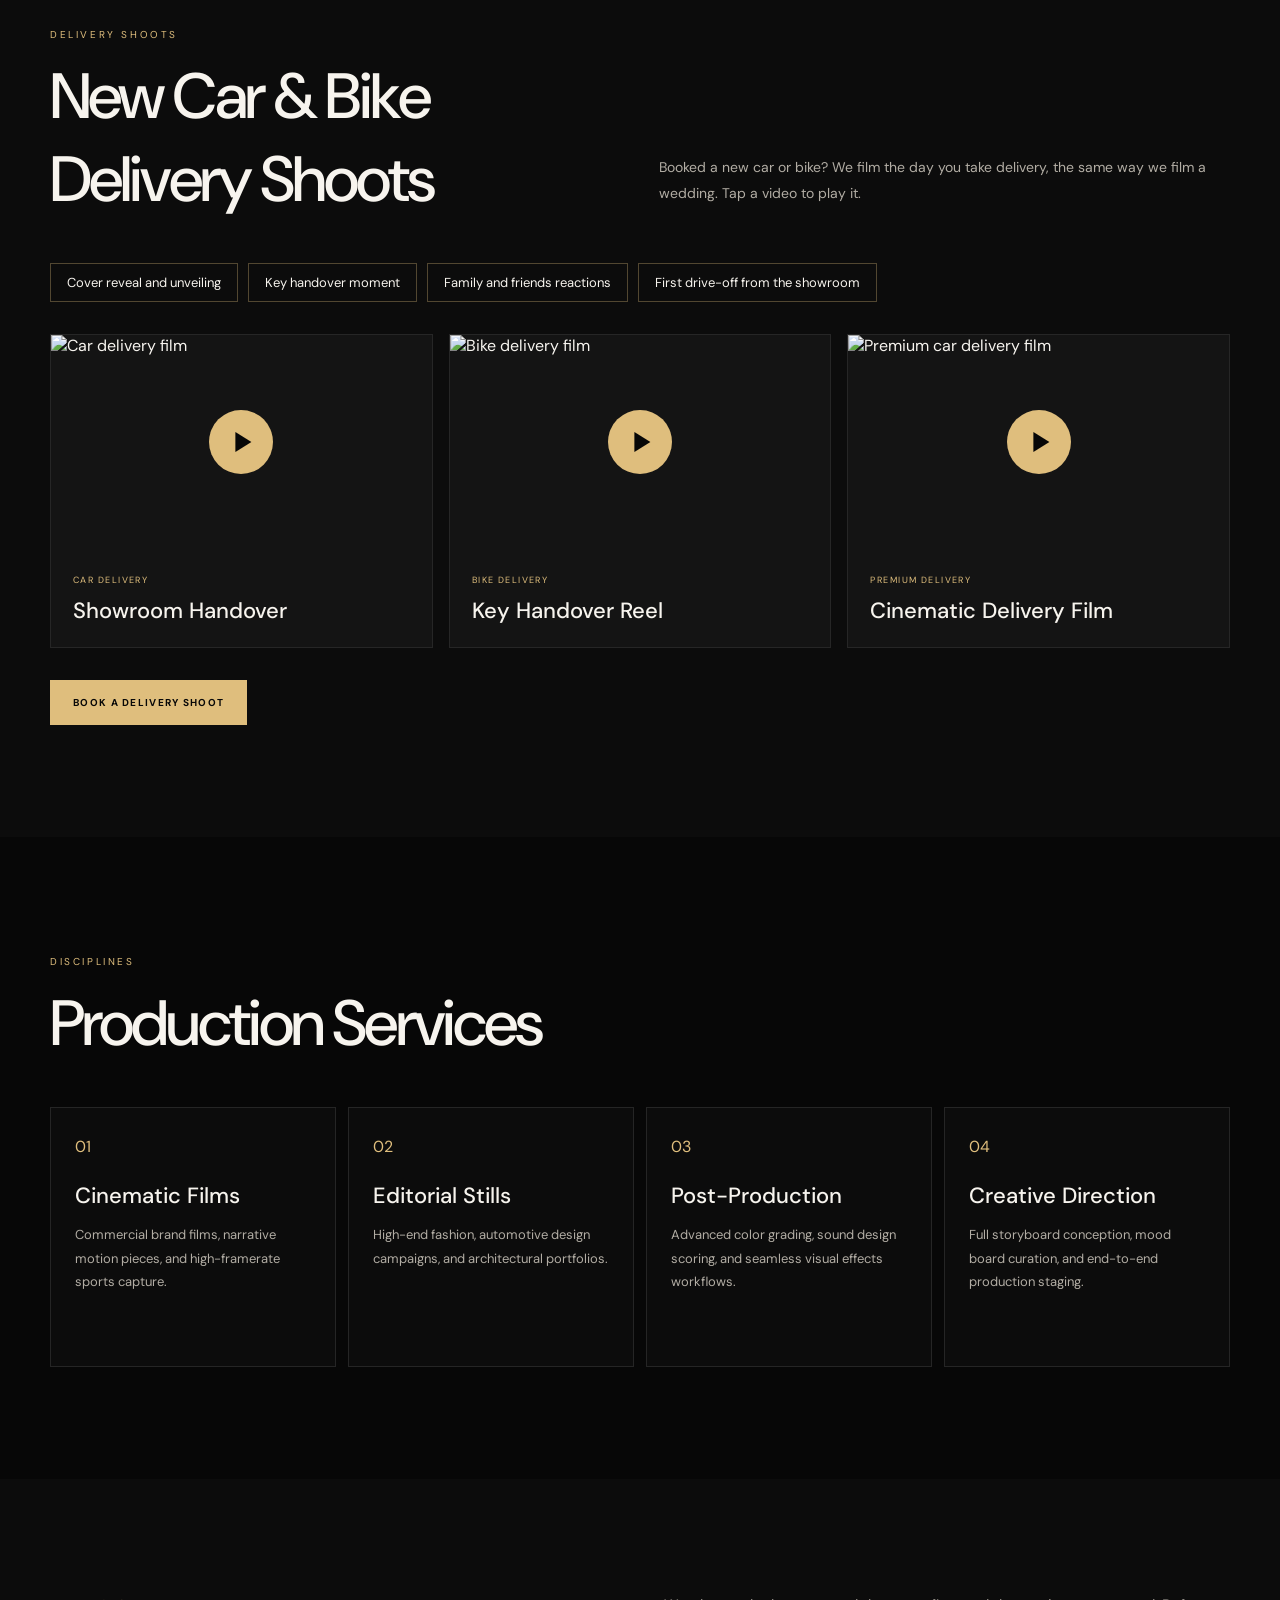
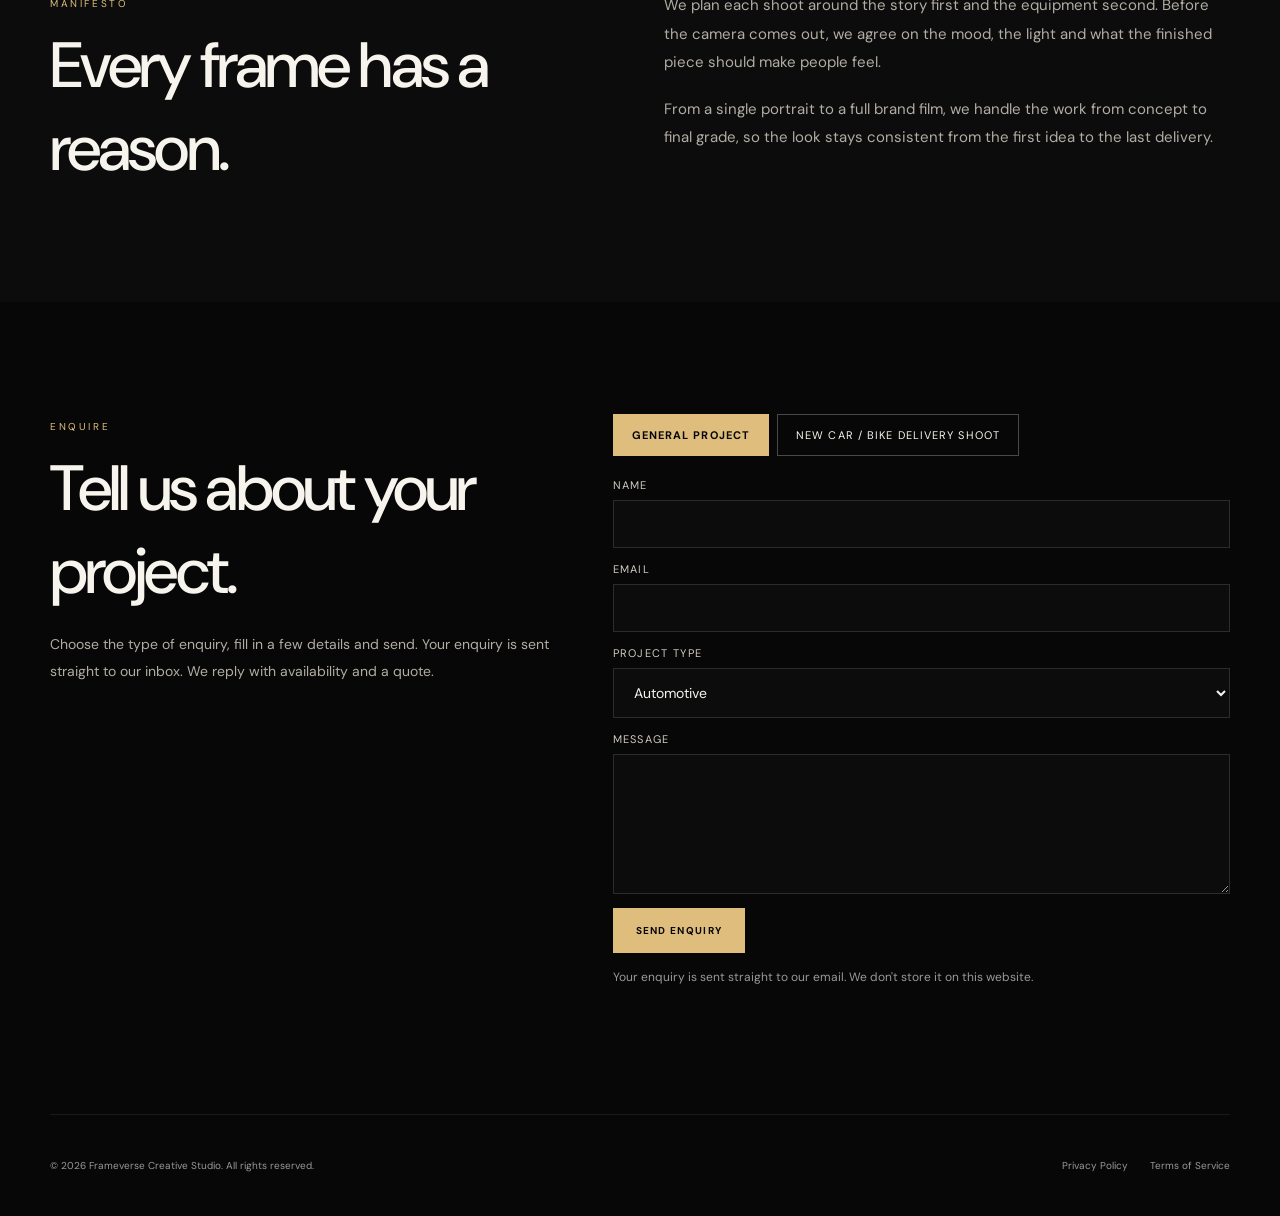
==== commit 09669969: "Add files via upload" ====
--- a/index.html
+++ b/index.html
@@ -171,7 +171,7 @@
       <div>
         <span class="eyebrow">Enquire</span>
         <h2>Tell us about your project.</h2>
-        <p class="muted">Choose the type of enquiry, fill in a few details and send. Your email app (or WhatsApp) will open with the message ready to send. We reply with availability and a quote.</p>
+        <p class="muted">Choose the type of enquiry, fill in a few details and send. Your enquiry is sent straight to our inbox. We reply with availability and a quote.</p>
       </div>
       <div>
         <div class="tabs" role="tablist" aria-label="Enquiry type">
@@ -180,6 +180,7 @@
         </div>
 
         <form class="contact-form" id="enquiry-form" role="tabpanel" aria-labelledby="tab-general">
+          <input type="text" name="website" class="hp" tabindex="-1" autocomplete="off" aria-hidden="true">
           <label>Name
             <input type="text" name="name" required autocomplete="name">
           </label>
@@ -199,10 +200,12 @@
             <textarea name="message" required></textarea>
           </label>
           <button type="submit" class="btn">Send enquiry</button>
-          <p class="form-note">No data is stored on this website. The form opens your email app.</p>
+          <p class="form-note">Your enquiry is sent straight to our email. We don't store it on this website.</p>
+          <p class="form-status" role="status" aria-live="polite"></p>
         </form>
 
         <form class="contact-form" id="delivery-form" role="tabpanel" aria-labelledby="tab-delivery" hidden>
+          <input type="text" name="website" class="hp" tabindex="-1" autocomplete="off" aria-hidden="true">
           <label>Name
             <input type="text" name="name" required autocomplete="name">
           </label>
@@ -249,7 +252,8 @@
             <button type="submit" class="btn">Send by email</button>
             <button type="button" class="btn btn-outline wa-btn" hidden>Send on WhatsApp</button>
           </div>
-          <p class="form-note">No data is stored on this website. The form opens your email app or WhatsApp.</p>
+          <p class="form-note">Your enquiry is sent straight to our email. We don't store it on this website.</p>
+          <p class="form-status" role="status" aria-live="polite"></p>
         </form>
       </div>
     </div>
@@ -265,8 +269,14 @@
     </div>
   </footer>
 
+  <script src="https://cdn.jsdelivr.net/npm/@emailjs/browser@4.4.1/dist/email.min.js"></script>
   <script>
     // ---- Settings: replace these with your real details ----
+    // EmailJS (get these 3 values from your EmailJS dashboard, see README)
+    var EMAILJS_PUBLIC_KEY = "";
+    var EMAILJS_SERVICE_ID = "";
+    var EMAILJS_TEMPLATE_ID = "";
+    // Only used as a backup if the EmailJS values above are empty
     var STUDIO_EMAIL = "hello@example.com";
     var WHATSAPP_NUMBER = ""; // digits only with country code, e.g. "919876543210". Leave empty to hide the WhatsApp button.
 
@@ -313,17 +323,50 @@
       a.addEventListener("click", function () { showTab(a.dataset.tab); });
     });
 
-    // ---- Send helpers ----
-    function sendEmail(subject, body) {
-      window.location.href = "mailto:" + STUDIO_EMAIL + "?subject=" + encodeURIComponent(subject) + "&body=" + encodeURIComponent(body);
-    }
-
-    forms.general.addEventListener("submit", function (e) {
-      e.preventDefault();
-      var f = e.target;
-      sendEmail("Enquiry: " + f.type.value + " - " + f.name.value,
-        "Name: " + f.name.value + "\nEmail: " + f.email.value + "\nProject type: " + f.type.value + "\n\n" + f.message.value);
-    });
+    // ---- Send enquiries with EmailJS ----
+    var emailReady = !!(EMAILJS_PUBLIC_KEY && EMAILJS_SERVICE_ID && EMAILJS_TEMPLATE_ID && window.emailjs);
+    if (emailReady) { emailjs.init({ publicKey: EMAILJS_PUBLIC_KEY }); }
+
+    // Makes the message safe for HTML email and keeps line breaks
+    function toHtml(t) {
+      return String(t).replace(/&/g, "&amp;").replace(/</g, "&lt;").replace(/>/g, "&gt;").replace(/\n/g, "<br>");
+    }
+
+    function sendEnquiry(form, subject, details, replyTo, phone) {
+      var els = form.elements;
+      if (els.website && els.website.value) { return; } // spam trap field
+      var status = form.querySelector(".form-status");
+      var btn = form.querySelector('button[type="submit"]');
+      if (!emailReady) {
+        // Backup: open the visitor's email app
+        window.location.href = "mailto:" + STUDIO_EMAIL + "?subject=" + encodeURIComponent(subject) + "&body=" + encodeURIComponent(details);
+        return;
+      }
+      btn.disabled = true;
+      status.textContent = "Sending...";
+      emailjs.send(EMAILJS_SERVICE_ID, EMAILJS_TEMPLATE_ID, {
+        subject: subject,
+        details: toHtml(details),
+        name: els.name.value,
+        email: replyTo || "",
+        phone: phone || ""
+      }).then(function () {
+        form.reset();
+        status.textContent = "Thank you! Your enquiry has been sent. We will reply soon.";
+      }).catch(function () {
+        status.textContent = "Sorry, your enquiry could not be sent. Please try again in a moment.";
+      }).then(function () {
+        btn.disabled = false;
+      });
+    }
+
+    function generalText(f) {
+      return "General project enquiry" +
+        "\nName: " + f.name.value +
+        "\nEmail: " + f.email.value +
+        "\nProject type: " + f.type.value +
+        "\n\n" + f.message.value;
+    }
 
     function deliveryText(f) {
       return "New vehicle delivery shoot enquiry" +
@@ -339,10 +382,16 @@
         "\n\n" + f.message.value;
     }
 
+    forms.general.addEventListener("submit", function (e) {
+      e.preventDefault();
+      var f = e.target;
+      sendEnquiry(f, "Enquiry: " + f.type.value + " - " + f.name.value, generalText(f), f.email.value, "");
+    });
+
     forms.delivery.addEventListener("submit", function (e) {
       e.preventDefault();
       var f = e.target;
-      sendEmail("Delivery shoot: " + f.vehicle.value + " - " + f.name.value, deliveryText(f));
+      sendEnquiry(f, "Delivery shoot: " + f.vehicle.value + " - " + f.name.value, deliveryText(f), f.email.value, f.phone.value);
     });
 
     var waBtn = forms.delivery.querySelector(".wa-btn");
--- a/globals.css
+++ b/globals.css
@@ -91,3 +91,6 @@
 
 .shoot-list{list-style:none;margin:0 0 32px;padding:0;display:flex;flex-wrap:wrap;gap:10px}
 .shoot-list li{padding:10px 16px;border:1px solid #dfbe7d55;color:var(--cream);font-size:13px}
+
+.form-status{margin:0;font-size:13px;line-height:1.7;color:var(--gold)}
+.btn:disabled{opacity:.6;cursor:wait;transform:none}
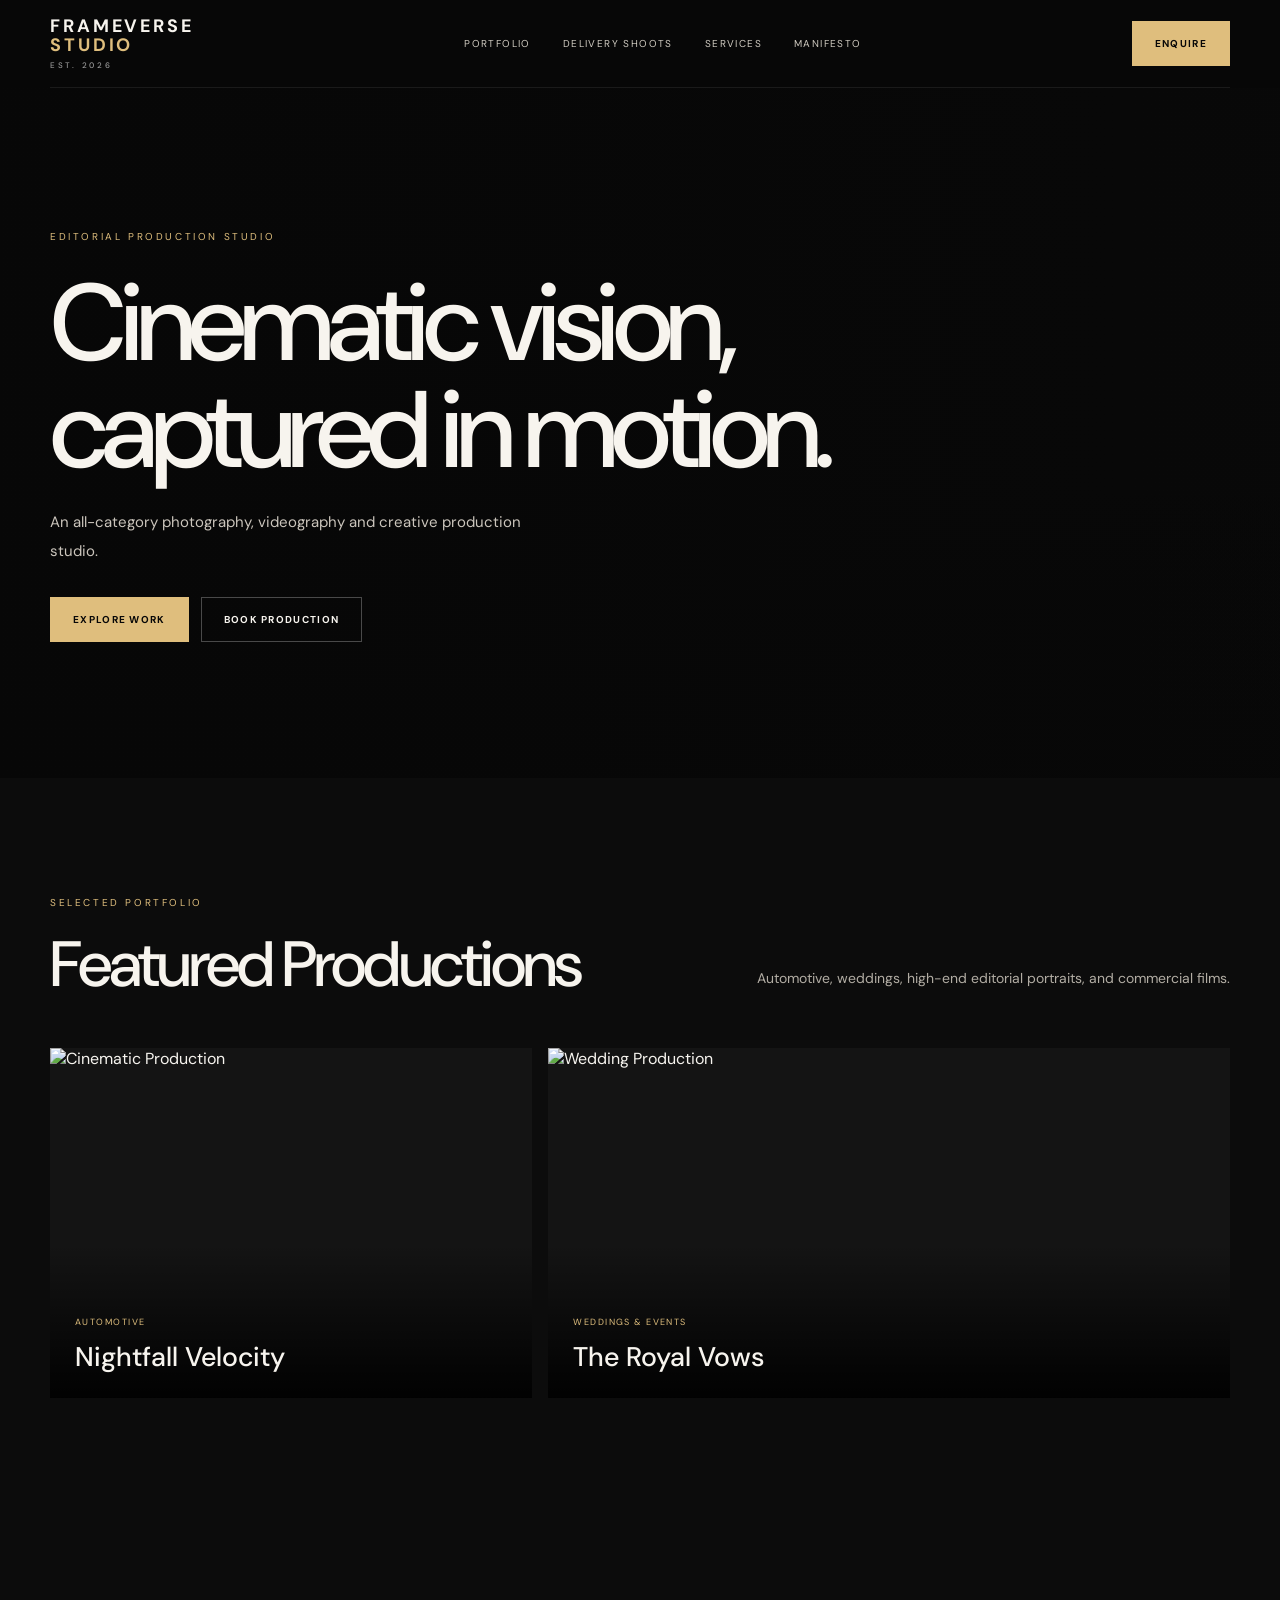
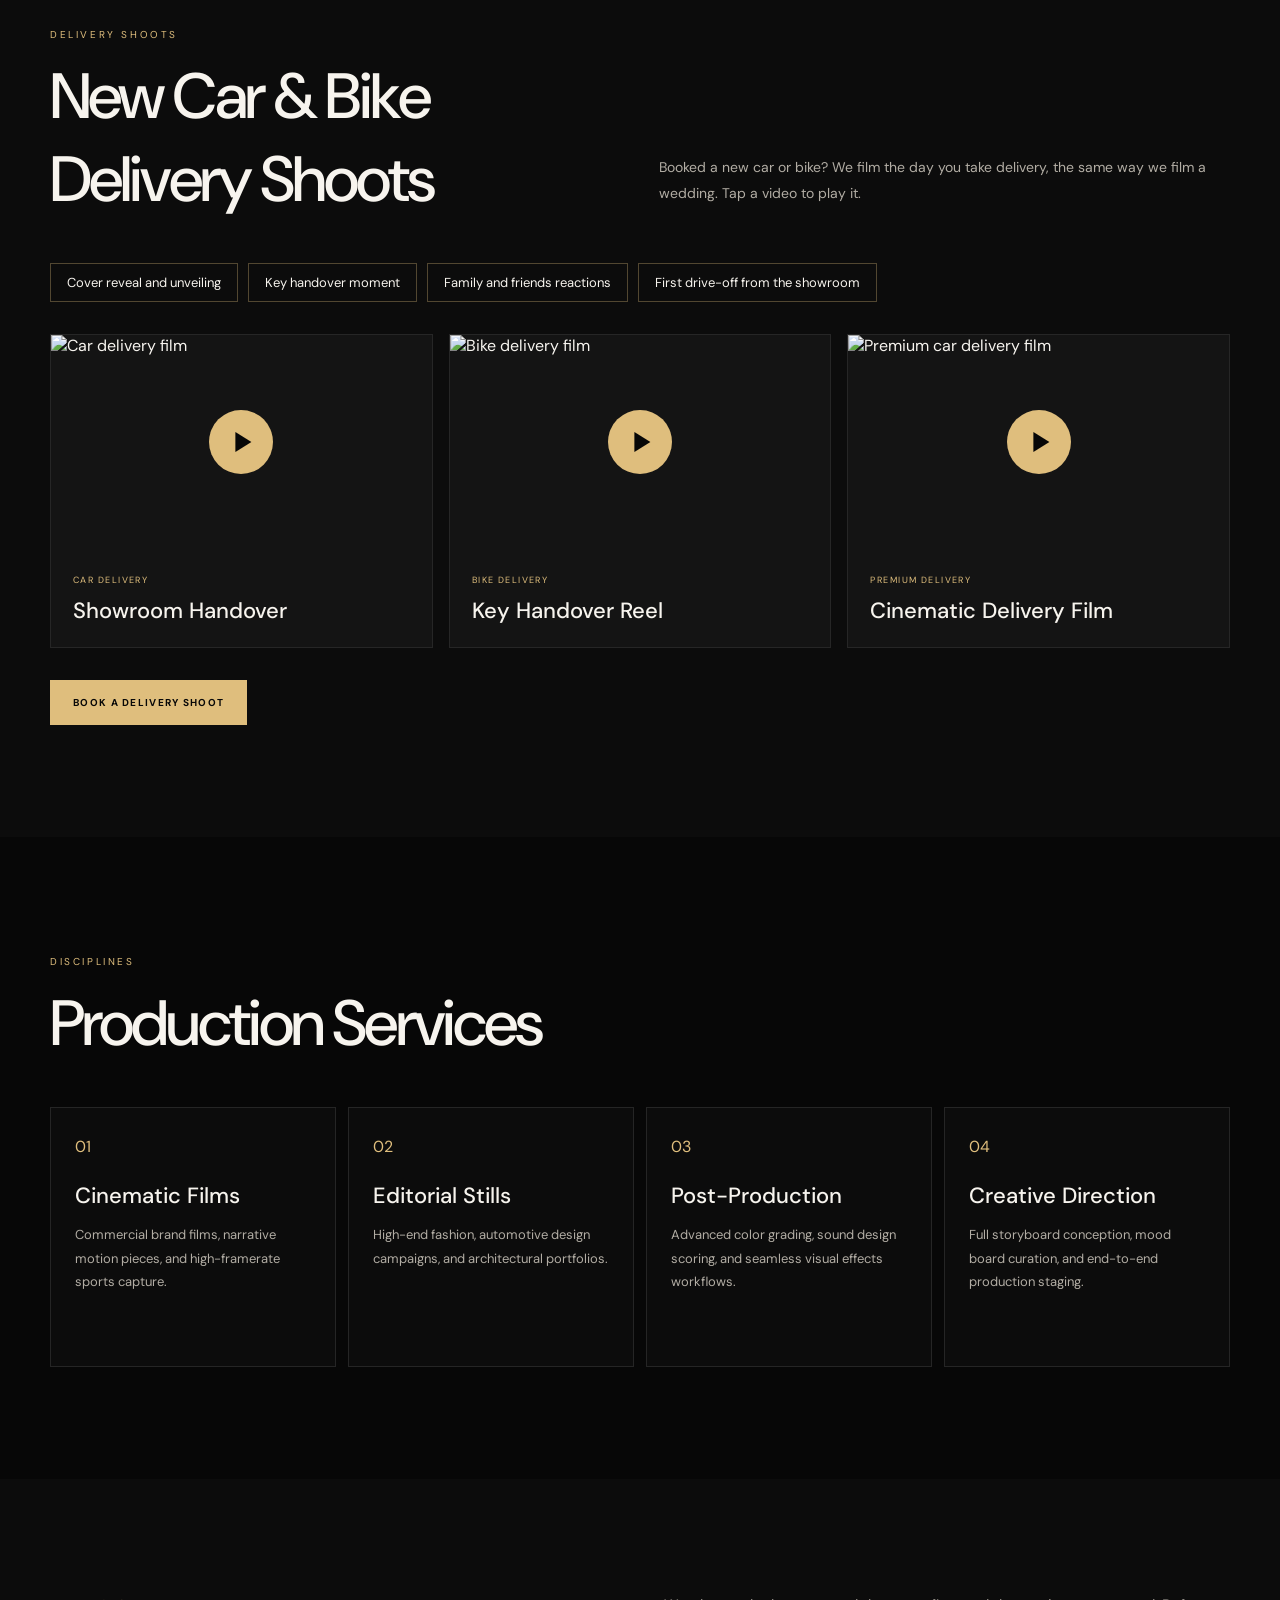
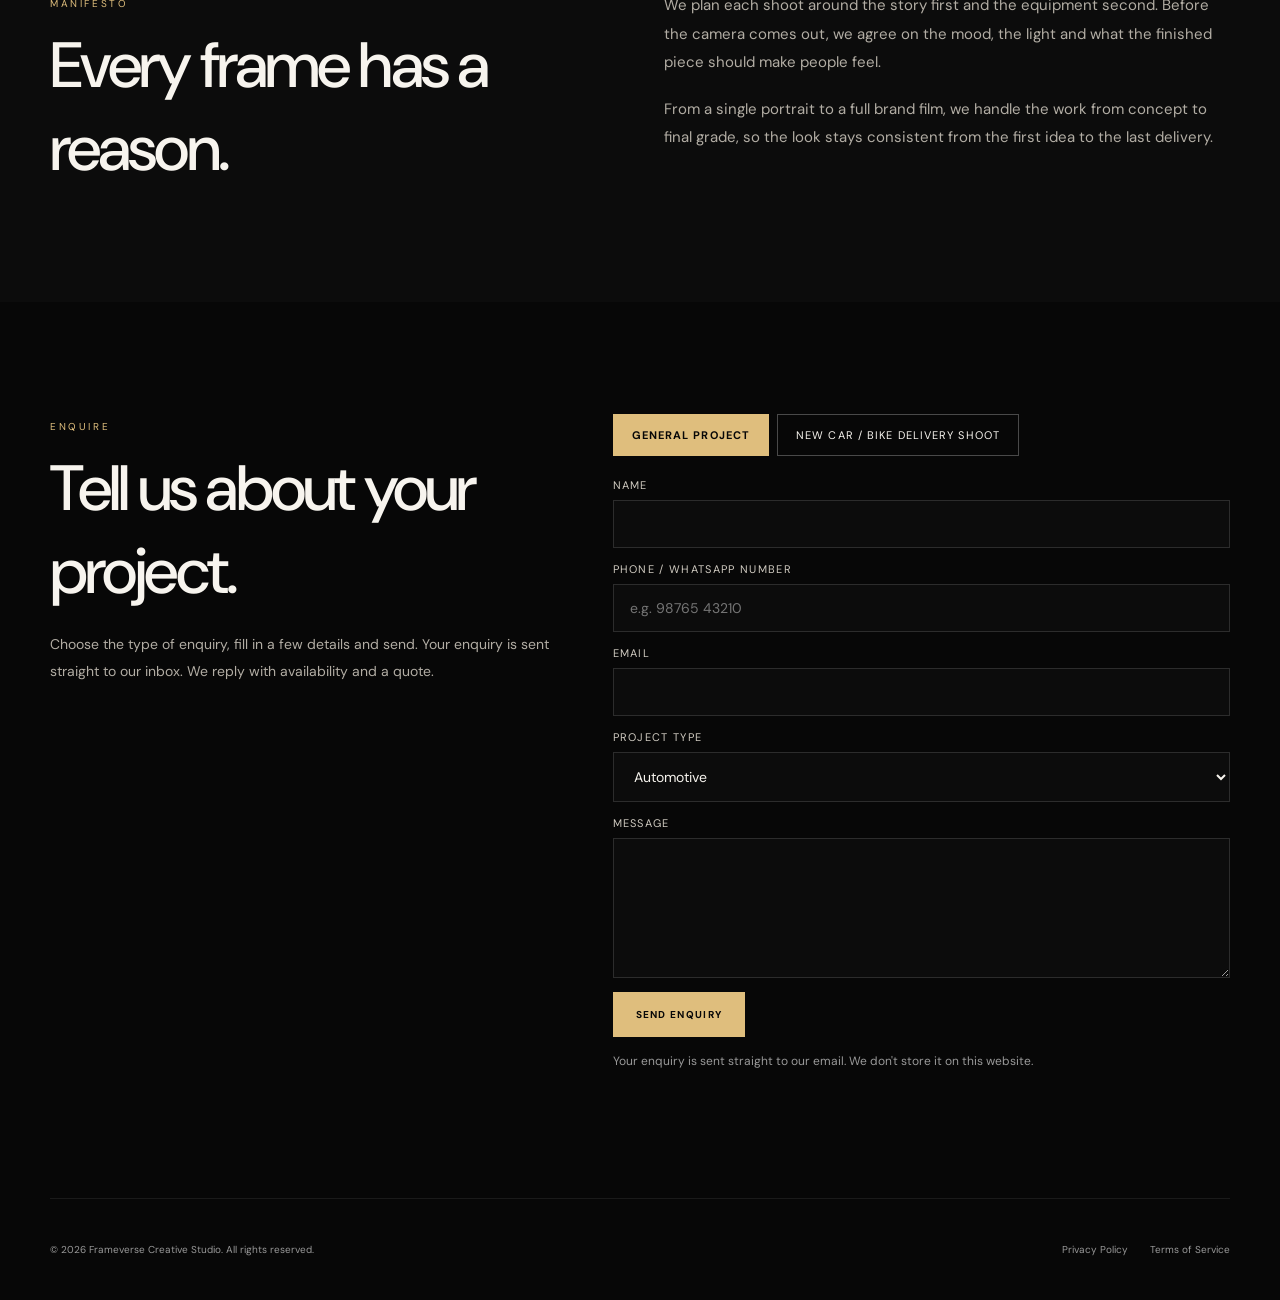
==== commit 1a2dd684: "Add files via upload" ====
--- a/index.html
+++ b/index.html
@@ -184,6 +184,9 @@
           <label>Name
             <input type="text" name="name" required autocomplete="name">
           </label>
+          <label>Phone / WhatsApp number
+            <input type="tel" name="phone" required autocomplete="tel" inputmode="tel" maxlength="17" placeholder="e.g. 98765 43210">
+          </label>
           <label>Email
             <input type="email" name="email" required autocomplete="email">
           </label>
@@ -210,7 +213,7 @@
             <input type="text" name="name" required autocomplete="name">
           </label>
           <label>Phone / WhatsApp number
-            <input type="tel" name="phone" required autocomplete="tel">
+            <input type="tel" name="phone" required autocomplete="tel" inputmode="tel" maxlength="17" placeholder="e.g. 98765 43210">
           </label>
           <label>Email (optional)
             <input type="email" name="email" autocomplete="email">
@@ -249,12 +252,17 @@
             <textarea name="message"></textarea>
           </label>
           <div class="form-actions">
-            <button type="submit" class="btn">Send by email</button>
+            <button type="submit" class="btn">Send enquiry</button>
             <button type="button" class="btn btn-outline wa-btn" hidden>Send on WhatsApp</button>
           </div>
           <p class="form-note">Your enquiry is sent straight to our email. We don't store it on this website.</p>
           <p class="form-status" role="status" aria-live="polite"></p>
         </form>
+        <div class="thanks" id="thanks-panel" role="status" aria-live="polite" tabindex="-1" hidden>
+          <h3>Thank you!</h3>
+          <p>Your enquiry has been sent. We will get back to you soon.</p>
+          <button type="button" class="btn btn-outline" id="thanks-back">Send another enquiry</button>
+        </div>
       </div>
     </div>
   </section>
@@ -273,11 +281,9 @@
   <script>
     // ---- Settings: replace these with your real details ----
     // EmailJS (get these 3 values from your EmailJS dashboard, see README)
-    var EMAILJS_PUBLIC_KEY = "";
-    var EMAILJS_SERVICE_ID = "";
-    var EMAILJS_TEMPLATE_ID = "";
-    // Only used as a backup if the EmailJS values above are empty
-    var STUDIO_EMAIL = "hello@example.com";
+    var EMAILJS_PUBLIC_KEY = "Qh-XlHZ5neSWK8lIo";
+    var EMAILJS_SERVICE_ID = "service_x531zbm";
+    var EMAILJS_TEMPLATE_ID = "template_fw1dc7g";
     var WHATSAPP_NUMBER = ""; // digits only with country code, e.g. "919876543210". Leave empty to hide the WhatsApp button.
 
     // ---- Delivery videos: tap to play (YouTube or a video file in the repository) ----
@@ -323,6 +329,21 @@
       a.addEventListener("click", function () { showTab(a.dataset.tab); });
     });
 
+    // ---- Indian mobile number check (Jio, Airtel, Vi, BSNL and others all start with 6, 7, 8 or 9) ----
+    function cleanIndianPhone(v) {
+      var d = String(v).replace(/[\s\-().]/g, "");
+      var m = d.match(/^(?:\+91|91|0)?([6-9]\d{9})$/);
+      return m ? "+91 " + m[1] : null;
+    }
+    function phoneOf(form) {
+      return cleanIndianPhone(form.elements.phone.value) || form.elements.phone.value;
+    }
+    document.querySelectorAll('input[name="phone"]').forEach(function (inp) {
+      inp.addEventListener("input", function () {
+        inp.setCustomValidity(cleanIndianPhone(inp.value) ? "" : "Please enter a valid 10-digit Indian mobile number (it starts with 6, 7, 8 or 9).");
+      });
+    });
+
     // ---- Send enquiries with EmailJS ----
     var emailReady = !!(EMAILJS_PUBLIC_KEY && EMAILJS_SERVICE_ID && EMAILJS_TEMPLATE_ID && window.emailjs);
     if (emailReady) { emailjs.init({ publicKey: EMAILJS_PUBLIC_KEY }); }
@@ -331,6 +352,10 @@
     function toHtml(t) {
       return String(t).replace(/&/g, "&amp;").replace(/</g, "&lt;").replace(/>/g, "&gt;").replace(/\n/g, "<br>");
     }
+
+    var thanks = document.getElementById("thanks-panel");
+    var tabsBar = document.querySelector(".tabs");
+    var lastTab = "general";
 
     function sendEnquiry(form, subject, details, replyTo, phone) {
       var els = form.elements;
@@ -338,10 +363,10 @@
       var status = form.querySelector(".form-status");
       var btn = form.querySelector('button[type="submit"]');
       if (!emailReady) {
-        // Backup: open the visitor's email app
-        window.location.href = "mailto:" + STUDIO_EMAIL + "?subject=" + encodeURIComponent(subject) + "&body=" + encodeURIComponent(details);
+        status.textContent = "Sorry, the enquiry form is not available right now. Please try again later.";
         return;
       }
+      lastTab = form === forms.delivery ? "delivery" : "general";
       btn.disabled = true;
       status.textContent = "Sending...";
       emailjs.send(EMAILJS_SERVICE_ID, EMAILJS_TEMPLATE_ID, {
@@ -352,17 +377,30 @@
         phone: phone || ""
       }).then(function () {
         form.reset();
-        status.textContent = "Thank you! Your enquiry has been sent. We will reply soon.";
-      }).catch(function () {
+        status.textContent = "";
+        form.hidden = true;
+        tabsBar.hidden = true;
+        thanks.hidden = false;
+        thanks.focus();
+        thanks.scrollIntoView({ behavior: "smooth", block: "center" });
+      }).catch(function (err) {
+        console.error("EmailJS error:", err);
         status.textContent = "Sorry, your enquiry could not be sent. Please try again in a moment.";
       }).then(function () {
         btn.disabled = false;
       });
     }
 
+    document.getElementById("thanks-back").addEventListener("click", function () {
+      thanks.hidden = true;
+      tabsBar.hidden = false;
+      showTab(lastTab);
+    });
+
     function generalText(f) {
       return "General project enquiry" +
         "\nName: " + f.name.value +
+        "\nPhone: " + phoneOf(f) +
         "\nEmail: " + f.email.value +
         "\nProject type: " + f.type.value +
         "\n\n" + f.message.value;
@@ -371,7 +409,7 @@
     function deliveryText(f) {
       return "New vehicle delivery shoot enquiry" +
         "\nName: " + f.name.value +
-        "\nPhone: " + f.phone.value +
+        "\nPhone: " + phoneOf(f) +
         "\nEmail: " + f.email.value +
         "\nVehicle: " + f.vehicle.value +
         "\nBrand and model: " + f.model.value +
@@ -385,13 +423,13 @@
     forms.general.addEventListener("submit", function (e) {
       e.preventDefault();
       var f = e.target;
-      sendEnquiry(f, "Enquiry: " + f.type.value + " - " + f.name.value, generalText(f), f.email.value, "");
+      sendEnquiry(f, "Enquiry: " + f.type.value + " - " + f.name.value, generalText(f), f.email.value, phoneOf(f));
     });
 
     forms.delivery.addEventListener("submit", function (e) {
       e.preventDefault();
       var f = e.target;
-      sendEnquiry(f, "Delivery shoot: " + f.vehicle.value + " - " + f.name.value, deliveryText(f), f.email.value, f.phone.value);
+      sendEnquiry(f, "Delivery shoot: " + f.vehicle.value + " - " + f.name.value, deliveryText(f), f.email.value, phoneOf(f));
     });
 
     var waBtn = forms.delivery.querySelector(".wa-btn");
--- a/globals.css
+++ b/globals.css
@@ -94,3 +94,8 @@
 
 .form-status{margin:0;font-size:13px;line-height:1.7;color:var(--gold)}
 .btn:disabled{opacity:.6;cursor:wait;transform:none}
+
+.tabs[hidden],.thanks[hidden]{display:none}
+.thanks{padding:40px 28px;border:1px solid #dfbe7d55;background:#0c0c0c;outline:none}
+.thanks h3{font-size:30px;font-weight:500;margin:0 0 12px;color:var(--gold)}
+.thanks p{color:var(--cream);line-height:1.8;font-size:15px;margin:0 0 24px}
